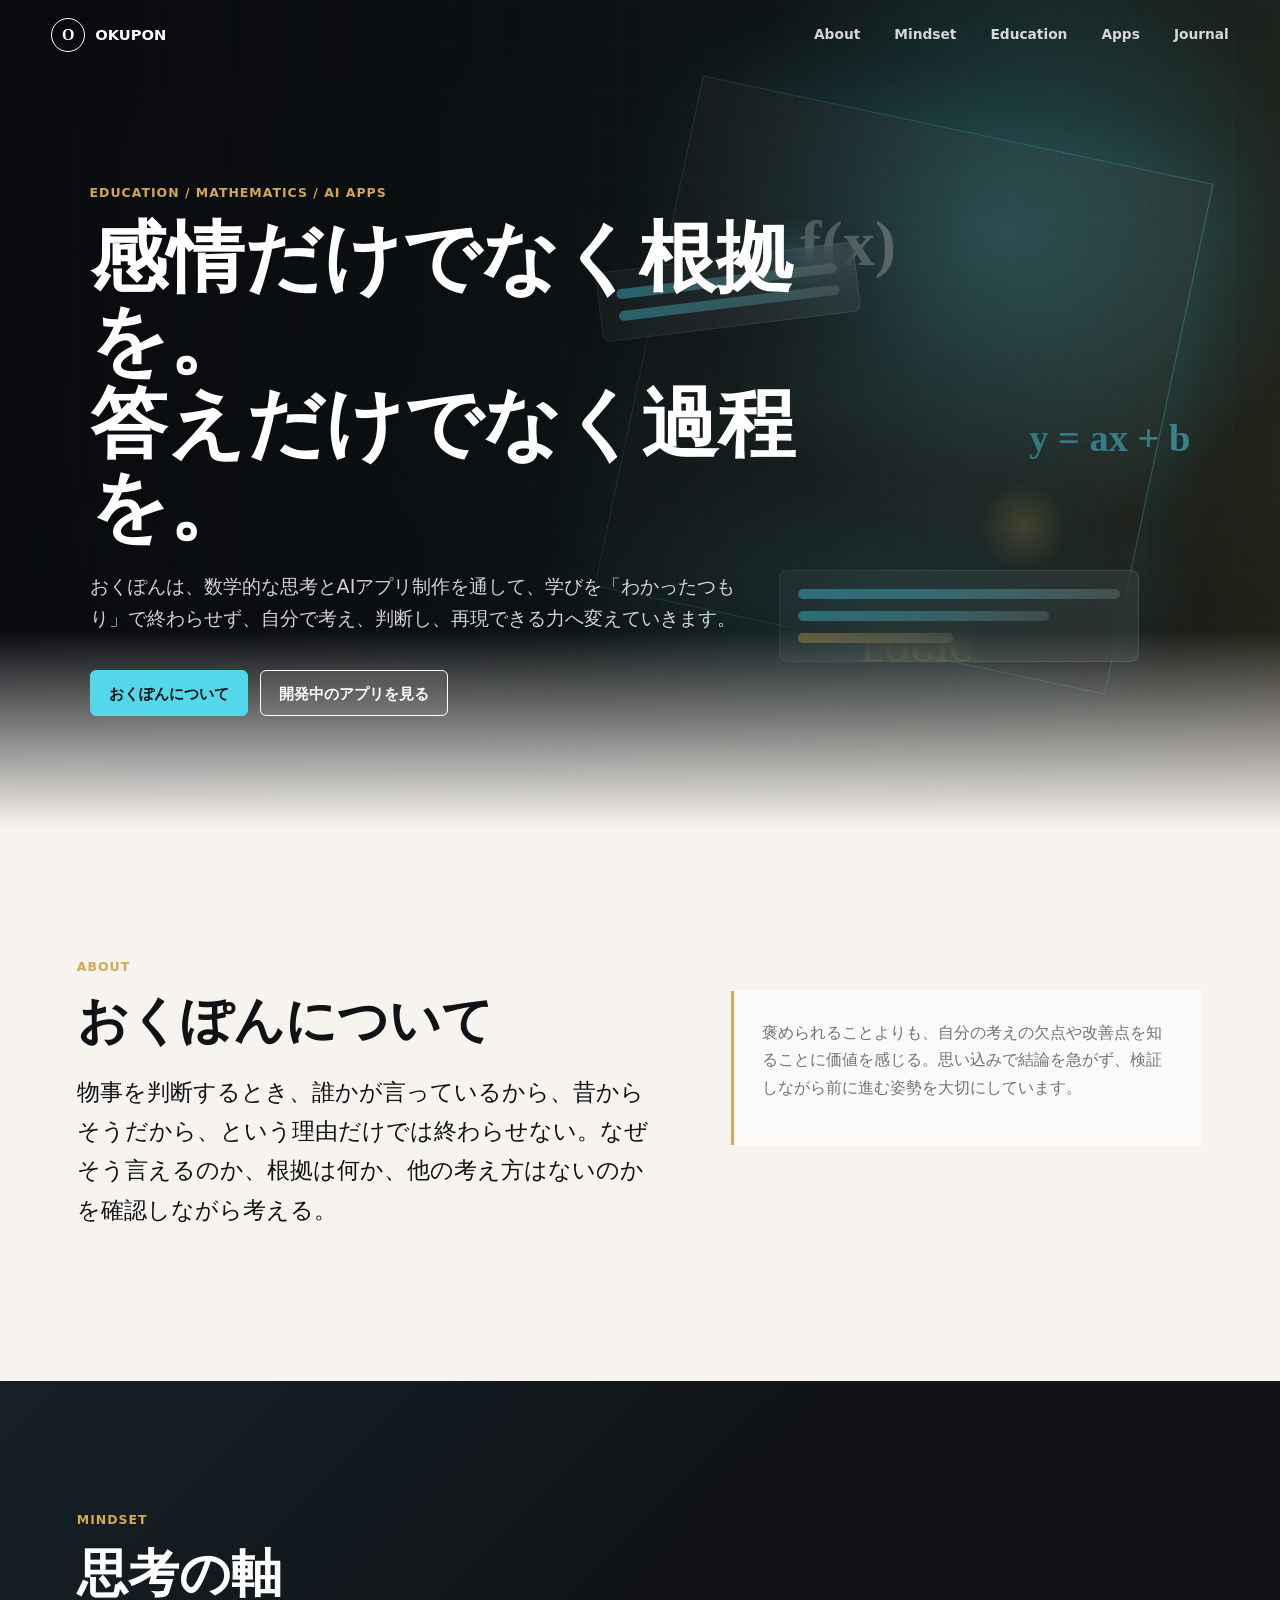
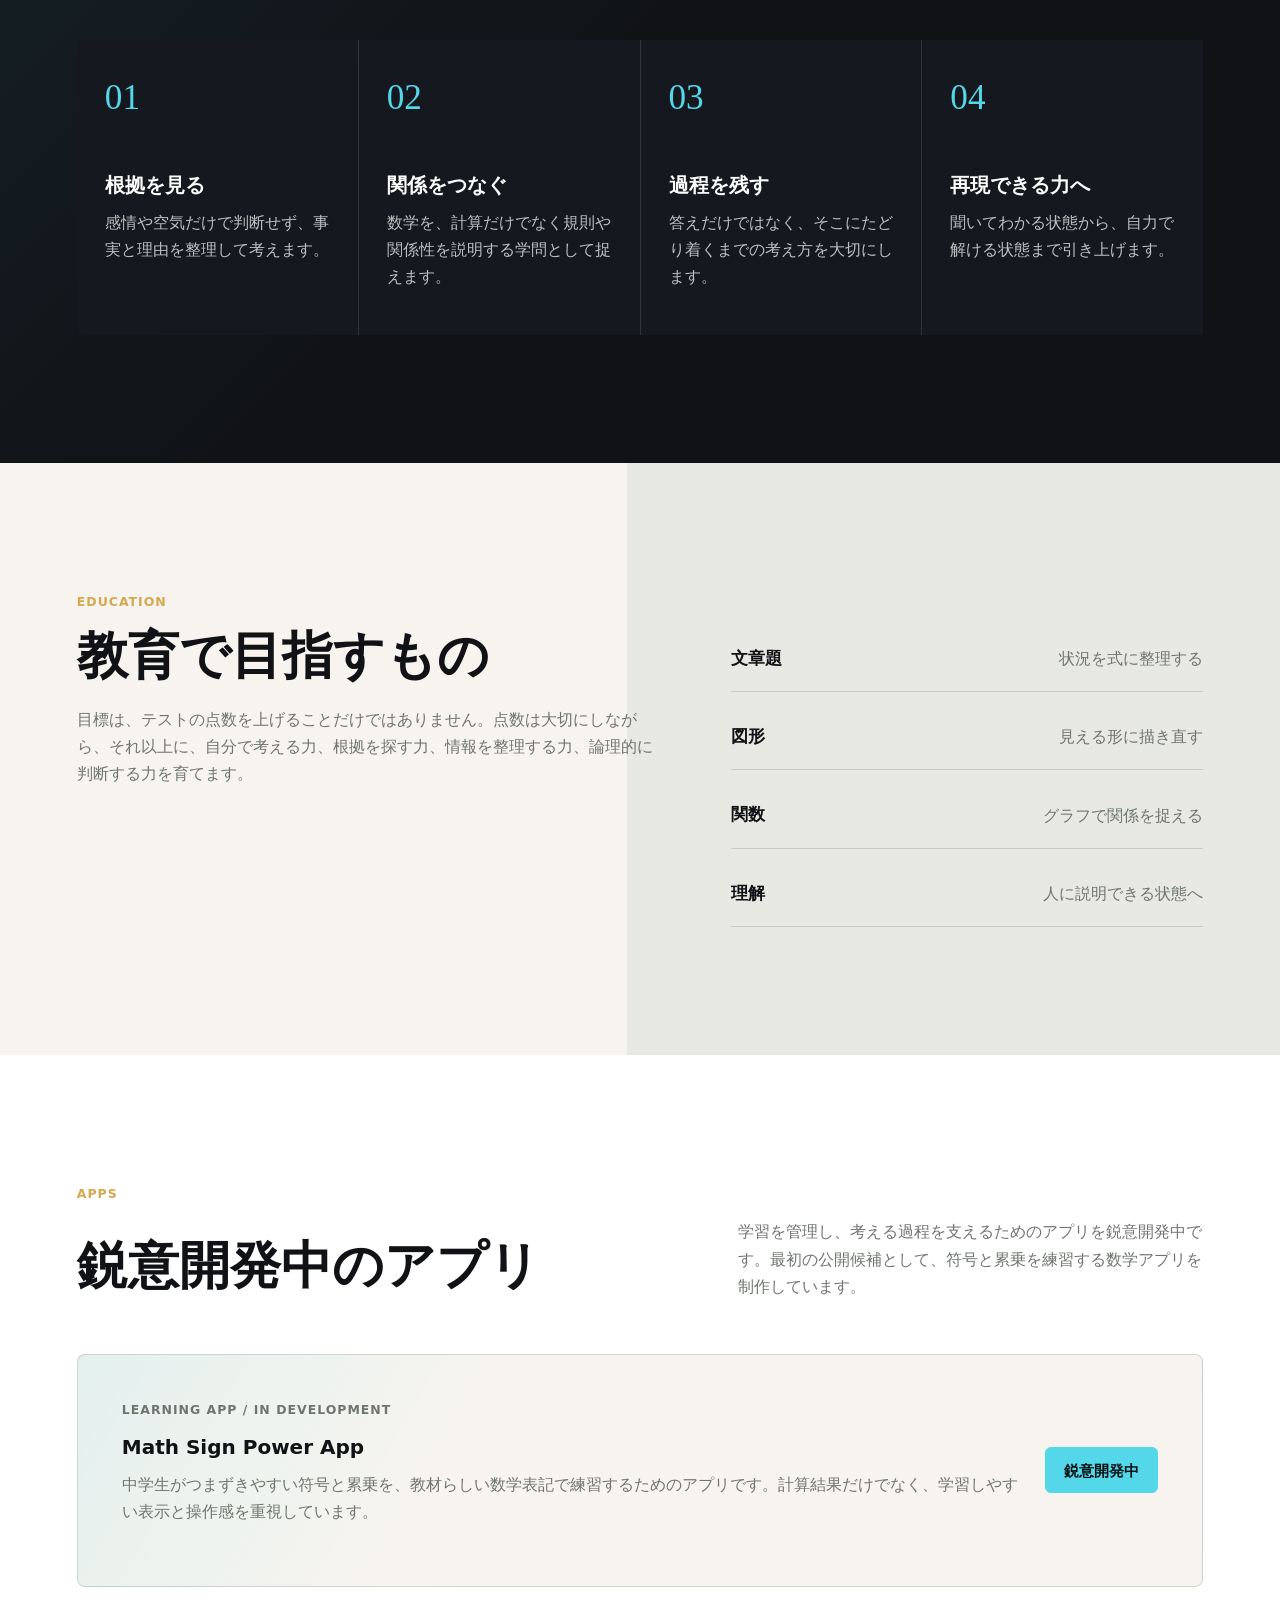
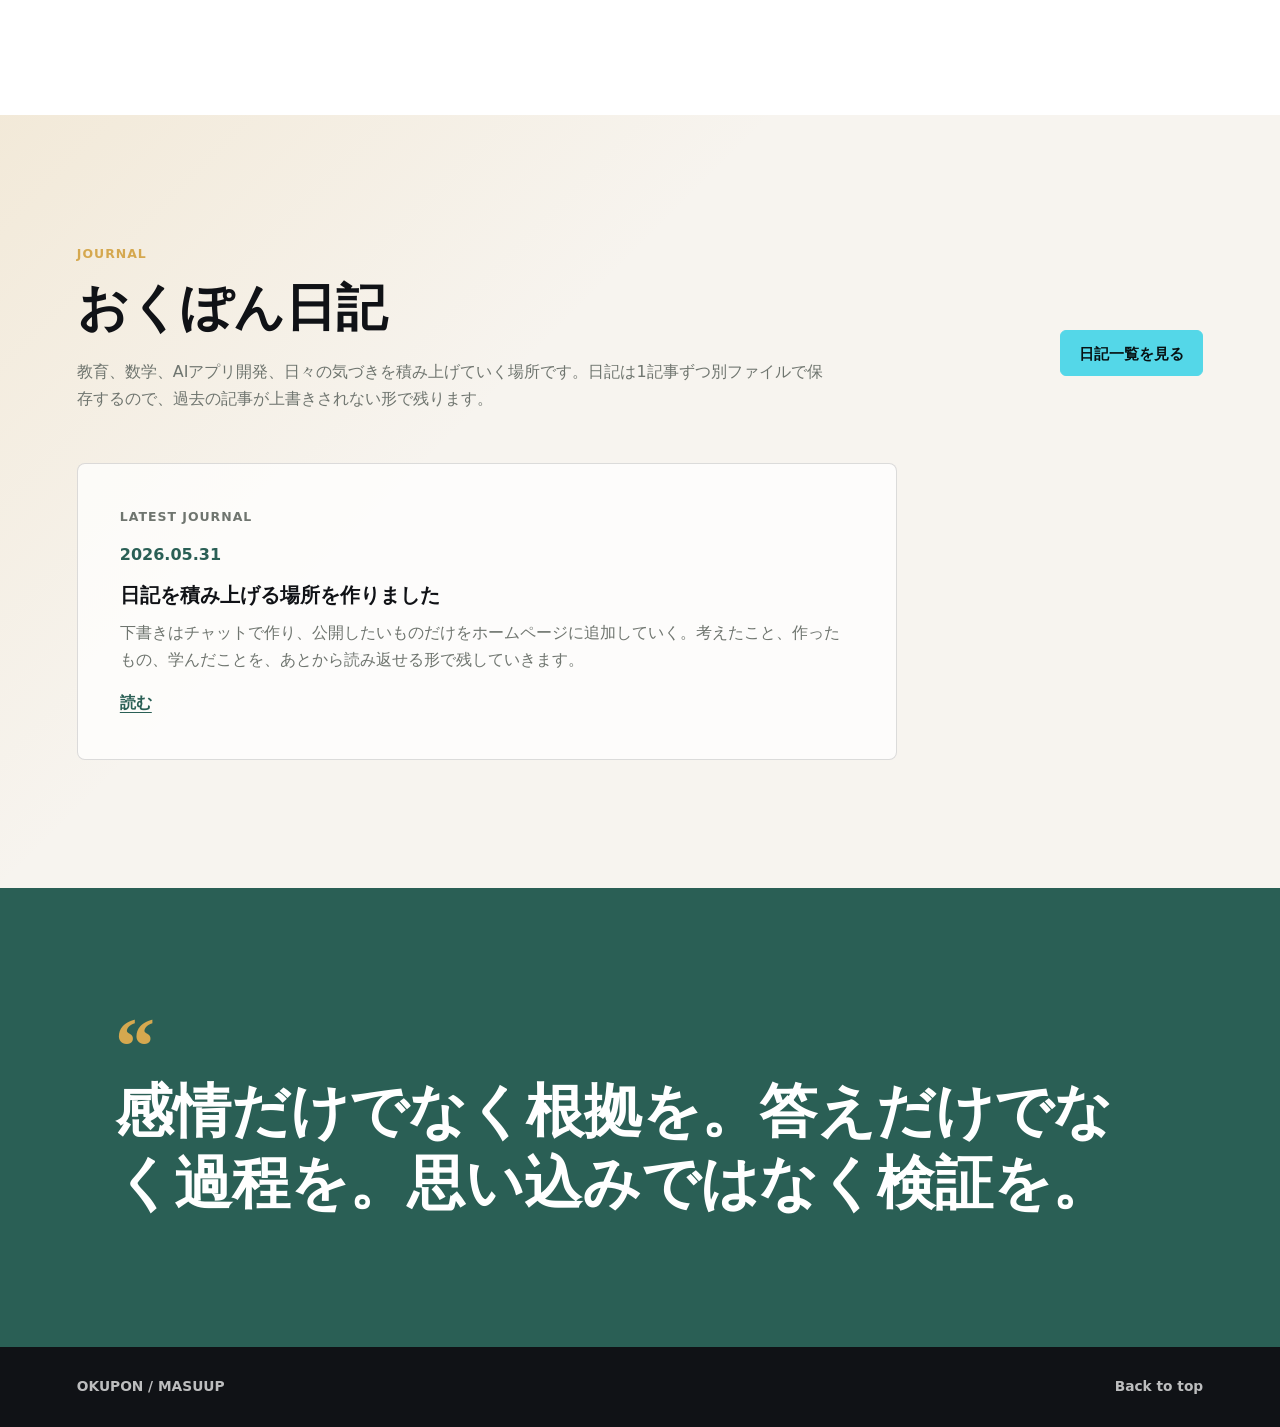
==== index.html @ b2475686 "Add files via upload" ====
<!doctype html>
<html lang="ja">
  <head>
    <meta charset="utf-8">
    <meta name="viewport" content="width=device-width, initial-scale=1">
    <title>おくぽんについて | 根拠・過程・検証</title>
    <meta
      name="description"
      content="おくぽんの教育観、数学観、AIアプリ制作への考え方をまとめたホームページです。"
    >
    <link rel="stylesheet" href="style.css">
  </head>
  <body>
    <header class="site-header" data-header>
      <a class="brand" href="#top" aria-label="おくぽんについて">
        <span class="brand-mark">O</span>
        <span class="brand-text">OKUPON</span>
      </a>
      <nav class="site-nav" aria-label="メインナビゲーション">
        <a href="#profile">About</a>
        <a href="#philosophy">Mindset</a>
        <a href="#education">Education</a>
        <a href="#apps">Apps</a>
        <a href="#diary">Journal</a>
      </nav>
    </header>

    <main id="top">
      <section class="hero" aria-labelledby="hero-title">
        <div class="hero-visual" aria-hidden="true">
          <div class="formula formula-a">f(x)</div>
          <div class="formula formula-b">y = ax + b</div>
          <div class="formula formula-c">logic</div>
          <div class="visual-panel panel-main">
            <span></span>
            <span></span>
            <span></span>
          </div>
          <div class="visual-panel panel-sub">
            <span></span>
            <span></span>
          </div>
        </div>
        <div class="hero-shade"></div>
        <div class="hero-content">
          <p class="eyebrow">Education / Mathematics / AI Apps</p>
          <h1 id="hero-title">感情だけでなく根拠を。<br>答えだけでなく過程を。</h1>
          <p class="hero-lead">
            おくぽんは、数学的な思考とAIアプリ制作を通して、学びを「わかったつもり」で終わらせず、自分で考え、判断し、再現できる力へ変えていきます。
          </p>
          <div class="hero-actions" aria-label="主要リンク">
            <a class="button primary" href="#profile">おくぽんについて</a>
            <a class="button ghost" href="#apps">開発中のアプリを見る</a>
          </div>
        </div>
      </section>

      <section id="profile" class="section intro-section" aria-labelledby="profile-title">
        <div class="section-kicker">About</div>
        <div class="intro-grid">
          <div>
            <h2 id="profile-title">おくぽんについて</h2>
            <p class="large-text">
              物事を判断するとき、誰かが言っているから、昔からそうだから、という理由だけでは終わらせない。なぜそう言えるのか、根拠は何か、他の考え方はないのかを確認しながら考える。
            </p>
          </div>
          <div class="profile-panel">
            <p>
              褒められることよりも、自分の考えの欠点や改善点を知ることに価値を感じる。思い込みで結論を急がず、検証しながら前に進む姿勢を大切にしています。
            </p>
          </div>
        </div>
      </section>

      <section id="philosophy" class="section dark-section" aria-labelledby="philosophy-title">
        <div class="section-kicker">Mindset</div>
        <h2 id="philosophy-title">思考の軸</h2>
        <div class="principle-grid">
          <article>
            <span>01</span>
            <h3>根拠を見る</h3>
            <p>感情や空気だけで判断せず、事実と理由を整理して考えます。</p>
          </article>
          <article>
            <span>02</span>
            <h3>関係をつなぐ</h3>
            <p>数学を、計算だけでなく規則や関係性を説明する学問として捉えます。</p>
          </article>
          <article>
            <span>03</span>
            <h3>過程を残す</h3>
            <p>答えだけではなく、そこにたどり着くまでの考え方を大切にします。</p>
          </article>
          <article>
            <span>04</span>
            <h3>再現できる力へ</h3>
            <p>聞いてわかる状態から、自力で解ける状態まで引き上げます。</p>
          </article>
        </div>
      </section>

      <section id="education" class="section split-section" aria-labelledby="education-title">
        <div class="section-kicker">Education</div>
        <div class="split-grid">
          <div>
            <h2 id="education-title">教育で目指すもの</h2>
            <p>
              目標は、テストの点数を上げることだけではありません。点数は大切にしながら、それ以上に、自分で考える力、根拠を探す力、情報を整理する力、論理的に判断する力を育てます。
            </p>
          </div>
          <div class="method-list" aria-label="指導で重視すること">
            <div>
              <strong>文章題</strong>
              <span>状況を式に整理する</span>
            </div>
            <div>
              <strong>図形</strong>
              <span>見える形に描き直す</span>
            </div>
            <div>
              <strong>関数</strong>
              <span>グラフで関係を捉える</span>
            </div>
            <div>
              <strong>理解</strong>
              <span>人に説明できる状態へ</span>
            </div>
          </div>
        </div>
      </section>

      <section id="apps" class="section apps-section" aria-labelledby="apps-title">
        <div class="section-kicker">Apps</div>
        <div class="apps-heading">
          <h2 id="apps-title">鋭意開発中のアプリ</h2>
          <p>
            学習を管理し、考える過程を支えるためのアプリを鋭意開発中です。最初の公開候補として、符号と累乗を練習する数学アプリを制作しています。
          </p>
        </div>
        <div class="app-card">
          <div>
            <p class="app-label">Learning App / In Development</p>
            <h3>Math Sign Power App</h3>
            <p>
              中学生がつまずきやすい符号と累乗を、教材らしい数学表記で練習するためのアプリです。計算結果だけでなく、学習しやすい表示と操作感を重視しています。
            </p>
          </div>
          <span class="button primary dark-button status-button">鋭意開発中</span>
        </div>
      </section>

      <section id="diary" class="section diary-section" aria-labelledby="diary-title">
        <div class="section-kicker">Journal</div>
        <div class="diary-heading">
          <div>
            <h2 id="diary-title">おくぽん日記</h2>
            <p>
              教育、数学、AIアプリ開発、日々の気づきを積み上げていく場所です。日記は1記事ずつ別ファイルで保存するので、過去の記事が上書きされない形で残ります。
            </p>
          </div>
          <a class="button primary dark-button" href="diary.html">日記一覧を見る</a>
        </div>
        <article class="journal-card">
          <p class="app-label">Latest Journal</p>
          <time datetime="2026-05-31">2026.05.31</time>
          <h3>日記を積み上げる場所を作りました</h3>
          <p>
            下書きはチャットで作り、公開したいものだけをホームページに追加していく。考えたこと、作ったもの、学んだことを、あとから読み返せる形で残していきます。
          </p>
          <a href="diary/2026-05-31-start.html">読む</a>
        </article>
      </section>

      <section class="section quote-section" aria-label="おくぽんを一言で表す言葉">
        <blockquote>
          <span>“</span>
          感情だけでなく根拠を。答えだけでなく過程を。思い込みではなく検証を。
        </blockquote>
      </section>
    </main>

    <footer class="site-footer">
      <p>OKUPON / MASUUP</p>
      <a href="#top">Back to top</a>
    </footer>

    <script src="app.js"></script>
  </body>
</html>
---- style.css ----
:root {
  --ink: #101216;
  --paper: #f7f4ef;
  --muted: #6f756f;
  --line: rgba(16, 18, 22, 0.14);
  --cyan: #54d7e8;
  --gold: #d5a84f;
  --green: #2a5f55;
  --white: #ffffff;
}

* {
  box-sizing: border-box;
}

html {
  scroll-behavior: smooth;
}

body {
  margin: 0;
  color: var(--ink);
  background: var(--paper);
  font-family: "Yu Gothic", "Hiragino Kaku Gothic ProN", Meiryo, system-ui, sans-serif;
  line-height: 1.7;
}

a {
  color: inherit;
  text-decoration: none;
}

.site-header {
  position: fixed;
  z-index: 20;
  top: 0;
  left: 0;
  right: 0;
  display: flex;
  align-items: center;
  justify-content: space-between;
  gap: 24px;
  padding: 18px clamp(20px, 4vw, 56px);
  color: var(--white);
  transition: background 180ms ease, border-color 180ms ease, padding 180ms ease;
}

.site-header.is-scrolled {
  padding-block: 12px;
  color: var(--ink);
  background: rgba(247, 244, 239, 0.9);
  border-bottom: 1px solid var(--line);
  backdrop-filter: blur(14px);
}

.brand {
  display: inline-flex;
  align-items: center;
  gap: 10px;
  font-weight: 800;
  letter-spacing: 0;
}

.brand-mark {
  display: grid;
  place-items: center;
  width: 34px;
  height: 34px;
  border: 1px solid currentColor;
  border-radius: 50%;
  font-family: Georgia, serif;
}

.brand-text {
  font-size: 0.92rem;
}

.site-nav {
  display: flex;
  gap: clamp(14px, 3vw, 34px);
  font-size: 0.86rem;
  font-weight: 700;
}

.site-nav a {
  opacity: 0.82;
}

.site-nav a:hover {
  opacity: 1;
}

.hero {
  position: relative;
  min-height: 92vh;
  display: grid;
  align-items: center;
  overflow: hidden;
  background:
    radial-gradient(circle at 78% 28%, rgba(84, 215, 232, 0.34), transparent 27%),
    linear-gradient(120deg, #0f1218, #17231f 58%, #2c281c),
    linear-gradient(110deg, #0e1117, #142822 58%, #312b1d);
}

.hero::before {
  content: "";
  position: absolute;
  inset: 0;
  opacity: 0.18;
  background-image:
    linear-gradient(rgba(255, 255, 255, 0.12) 1px, transparent 1px),
    linear-gradient(90deg, rgba(255, 255, 255, 0.12) 1px, transparent 1px);
  background-size: 44px 44px;
  mask-image: linear-gradient(90deg, transparent, #000 40%, #000);
}

.hero::after {
  content: "";
  position: absolute;
  inset: auto 0 0;
  height: 22vh;
  background: linear-gradient(transparent, var(--paper));
}

.hero-visual {
  position: absolute;
  inset: 0;
  overflow: hidden;
}

.hero-visual::before {
  content: "";
  position: absolute;
  right: clamp(12px, 9vw, 120px);
  top: 15%;
  width: min(520px, 52vw);
  aspect-ratio: 1;
  border: 1px solid rgba(84, 215, 232, 0.36);
  transform: rotate(12deg);
  background:
    radial-gradient(circle at 24% 30%, rgba(84, 215, 232, 0.36), transparent 7%),
    radial-gradient(circle at 78% 72%, rgba(213, 168, 79, 0.32), transparent 8%),
    linear-gradient(135deg, rgba(255, 255, 255, 0.08), rgba(255, 255, 255, 0.01));
  box-shadow: 0 0 80px rgba(84, 215, 232, 0.16);
}

.hero-visual::after {
  content: "";
  position: absolute;
  right: 6%;
  bottom: 12%;
  width: min(680px, 64vw);
  height: min(260px, 28vw);
  border-radius: 50%;
  background: radial-gradient(closest-side, rgba(84, 215, 232, 0.22), transparent);
  filter: blur(12px);
}

.formula {
  position: absolute;
  color: rgba(255, 255, 255, 0.44);
  font-family: Georgia, serif;
  font-weight: 700;
}

.formula-a {
  right: 30%;
  top: 23%;
  font-size: clamp(2.4rem, 5vw, 5.8rem);
}

.formula-b {
  right: 7%;
  top: 49%;
  color: rgba(84, 215, 232, 0.62);
  font-size: clamp(1.5rem, 3vw, 3.5rem);
}

.formula-c {
  right: 24%;
  bottom: 18%;
  color: rgba(213, 168, 79, 0.6);
  font-size: clamp(1.3rem, 2.6vw, 2.8rem);
  text-transform: uppercase;
}

.visual-panel {
  position: absolute;
  display: grid;
  gap: 12px;
  padding: 18px;
  border: 1px solid rgba(255, 255, 255, 0.16);
  border-radius: 8px;
  background: rgba(255, 255, 255, 0.08);
  backdrop-filter: blur(14px);
  box-shadow: 0 24px 80px rgba(0, 0, 0, 0.28);
}

.visual-panel span {
  display: block;
  height: 10px;
  border-radius: 999px;
  background: linear-gradient(90deg, var(--cyan), rgba(255, 255, 255, 0.22));
}

.panel-main {
  right: 11%;
  bottom: 20%;
  width: min(360px, 36vw);
}

.panel-main span:nth-child(2) {
  width: 78%;
}

.panel-main span:nth-child(3) {
  width: 48%;
  background: linear-gradient(90deg, var(--gold), rgba(255, 255, 255, 0.18));
}

.panel-sub {
  right: 33%;
  top: 31%;
  width: min(260px, 26vw);
  transform: rotate(-7deg);
}

.hero-shade {
  position: absolute;
  inset: 0;
  background:
    linear-gradient(90deg, rgba(8, 10, 14, 0.88), rgba(8, 10, 14, 0.62) 43%, rgba(8, 10, 14, 0.08)),
    linear-gradient(0deg, rgba(8, 10, 14, 0.34), transparent 45%);
}

.hero-content {
  position: relative;
  z-index: 2;
  width: min(760px, calc(100% - 40px));
  margin-left: clamp(20px, 7vw, 92px);
  padding-top: 70px;
  color: var(--white);
}

.eyebrow,
.section-kicker,
.app-label {
  margin: 0 0 14px;
  color: var(--gold);
  font-size: 0.78rem;
  font-weight: 800;
  letter-spacing: 0.08em;
  text-transform: uppercase;
}

h1,
h2,
h3,
p {
  margin-top: 0;
}

h1 {
  margin-bottom: 22px;
  font-size: clamp(2.55rem, 6vw, 5.7rem);
  line-height: 1.08;
  letter-spacing: 0;
}

.hero-lead {
  max-width: 680px;
  margin-bottom: 34px;
  color: rgba(255, 255, 255, 0.82);
  font-size: clamp(1rem, 2vw, 1.2rem);
}

.hero-actions {
  display: flex;
  flex-wrap: wrap;
  gap: 12px;
}

.button {
  display: inline-flex;
  align-items: center;
  justify-content: center;
  min-height: 46px;
  padding: 0 18px;
  border: 1px solid currentColor;
  border-radius: 6px;
  font-weight: 800;
  font-size: 0.92rem;
}

.button.primary {
  color: #071113;
  background: var(--cyan);
  border-color: var(--cyan);
}

.button.ghost {
  color: var(--white);
  background: rgba(255, 255, 255, 0.08);
  backdrop-filter: blur(10px);
}

.dark-button {
  align-self: center;
  white-space: nowrap;
}

.status-button {
  cursor: default;
}

.section {
  padding: clamp(76px, 10vw, 128px) clamp(20px, 6vw, 80px);
}

.intro-grid,
.split-grid {
  display: grid;
  grid-template-columns: minmax(0, 1.1fr) minmax(280px, 0.9fr);
  gap: clamp(28px, 6vw, 80px);
  align-items: start;
}

h2 {
  margin-bottom: 22px;
  font-size: clamp(2rem, 4vw, 3.6rem);
  line-height: 1.14;
  letter-spacing: 0;
}

h3 {
  margin-bottom: 10px;
  font-size: 1.25rem;
  line-height: 1.35;
}

.large-text {
  max-width: 850px;
  font-size: clamp(1.12rem, 2vw, 1.45rem);
}

.profile-panel {
  padding: 28px;
  border-left: 3px solid var(--gold);
  background: rgba(255, 255, 255, 0.62);
}

.profile-panel p,
.split-grid p,
.apps-heading p,
.app-card p {
  color: var(--muted);
}

.dark-section {
  color: var(--white);
  background:
    linear-gradient(135deg, rgba(84, 215, 232, 0.08), transparent 46%),
    #101216;
}

.principle-grid {
  display: grid;
  grid-template-columns: repeat(4, minmax(0, 1fr));
  gap: 1px;
  margin-top: 38px;
  background: rgba(255, 255, 255, 0.14);
}

.principle-grid article {
  min-height: 260px;
  padding: 28px;
  background: #15191f;
}

.principle-grid span {
  display: block;
  margin-bottom: 44px;
  color: var(--cyan);
  font-family: Georgia, serif;
  font-size: 2.2rem;
}

.principle-grid p {
  color: rgba(255, 255, 255, 0.72);
}

.split-section {
  background:
    linear-gradient(90deg, transparent 0 49%, rgba(42, 95, 85, 0.08) 49% 100%),
    var(--paper);
}

.method-list {
  display: grid;
  gap: 12px;
}

.method-list div {
  display: flex;
  align-items: center;
  justify-content: space-between;
  gap: 18px;
  padding: 18px 0;
  border-bottom: 1px solid var(--line);
}

.method-list strong {
  font-size: 1.08rem;
}

.method-list span {
  color: var(--muted);
  text-align: right;
}

.apps-section {
  background: #ffffff;
}

.diary-section {
  background:
    linear-gradient(135deg, rgba(213, 168, 79, 0.14), transparent 38%),
    #f7f4ef;
}

.apps-heading {
  display: grid;
  grid-template-columns: minmax(0, 0.9fr) minmax(280px, 0.7fr);
  gap: clamp(24px, 5vw, 64px);
  align-items: end;
  margin-bottom: 38px;
}

.diary-heading {
  display: grid;
  grid-template-columns: minmax(0, 1fr) auto;
  gap: clamp(24px, 5vw, 64px);
  align-items: end;
  margin-bottom: 34px;
}

.diary-heading p {
  max-width: 760px;
  color: var(--muted);
}

.app-card {
  display: grid;
  grid-template-columns: minmax(0, 1fr) auto;
  gap: 24px;
  align-items: center;
  padding: clamp(24px, 4vw, 44px);
  border: 1px solid var(--line);
  border-radius: 8px;
  background:
    linear-gradient(120deg, rgba(84, 215, 232, 0.12), transparent 34%),
    #f7f4ef;
}

.journal-card {
  max-width: 820px;
  padding: clamp(24px, 4vw, 42px);
  border: 1px solid var(--line);
  border-radius: 8px;
  background: rgba(255, 255, 255, 0.72);
}

.journal-card time,
.diary-date {
  display: inline-block;
  margin-bottom: 14px;
  color: var(--green);
  font-weight: 800;
}

.journal-card p {
  color: var(--muted);
}

.journal-card a,
.text-link {
  color: var(--green);
  font-weight: 900;
  text-decoration: underline;
  text-underline-offset: 4px;
}

.page-hero {
  min-height: 46vh;
  padding: 140px clamp(20px, 6vw, 80px) 72px;
  color: var(--white);
  background:
    radial-gradient(circle at 82% 20%, rgba(84, 215, 232, 0.24), transparent 25%),
    linear-gradient(120deg, #0f1218, #142822 58%, #312b1d);
}

.page-hero h1 {
  max-width: 980px;
}

.page-hero p {
  max-width: 760px;
  color: rgba(255, 255, 255, 0.78);
}

.diary-list {
  display: grid;
  gap: 18px;
  max-width: 980px;
}

.diary-list article {
  padding: clamp(22px, 4vw, 34px);
  border: 1px solid var(--line);
  border-radius: 8px;
  background: #fff;
}

.diary-list p {
  color: var(--muted);
}

.article-layout {
  max-width: 860px;
  margin: 0 auto;
}

.article-layout h2 {
  margin-top: 46px;
  font-size: clamp(1.6rem, 3vw, 2.2rem);
}

.article-layout p {
  color: #3f463f;
  font-size: 1.05rem;
}

.article-nav {
  display: flex;
  flex-wrap: wrap;
  gap: 14px;
  margin-top: 54px;
  padding-top: 28px;
  border-top: 1px solid var(--line);
}

.quote-section {
  background: var(--green);
  color: var(--white);
}

blockquote {
  width: min(1050px, 100%);
  margin: 0 auto;
  font-size: clamp(1.9rem, 4.5vw, 4.5rem);
  line-height: 1.25;
  font-weight: 900;
  letter-spacing: 0;
}

blockquote span {
  display: block;
  color: var(--gold);
  font-family: Georgia, serif;
  font-size: 5rem;
  line-height: 0.75;
}

.site-footer {
  display: flex;
  justify-content: space-between;
  gap: 18px;
  padding: 28px clamp(20px, 6vw, 80px);
  color: rgba(255, 255, 255, 0.72);
  background: #101216;
  font-size: 0.86rem;
  font-weight: 700;
}

.site-footer p {
  margin: 0;
}

@media (max-width: 880px) {
  .site-nav {
    display: none;
  }

  .hero {
    min-height: 820px;
  }

  .hero-shade {
    background: linear-gradient(0deg, rgba(8, 10, 14, 0.88), rgba(8, 10, 14, 0.4));
  }

  .hero-content {
    align-self: end;
    margin: 0 auto;
    padding-bottom: 110px;
  }

  .intro-grid,
  .split-grid,
  .apps-heading,
  .diary-heading,
  .app-card {
    grid-template-columns: 1fr;
  }

  .principle-grid {
    grid-template-columns: 1fr 1fr;
  }

  .dark-button {
    justify-self: start;
  }
}

@media (max-width: 560px) {
  .site-header {
    padding-inline: 16px;
  }

  .hero {
    min-height: 760px;
  }

  .principle-grid {
    grid-template-columns: 1fr;
  }

  .principle-grid article {
    min-height: 220px;
  }

  .method-list div {
    display: grid;
    gap: 4px;
  }

  .method-list span {
    text-align: left;
  }

  .site-footer {
    display: grid;
  }
}
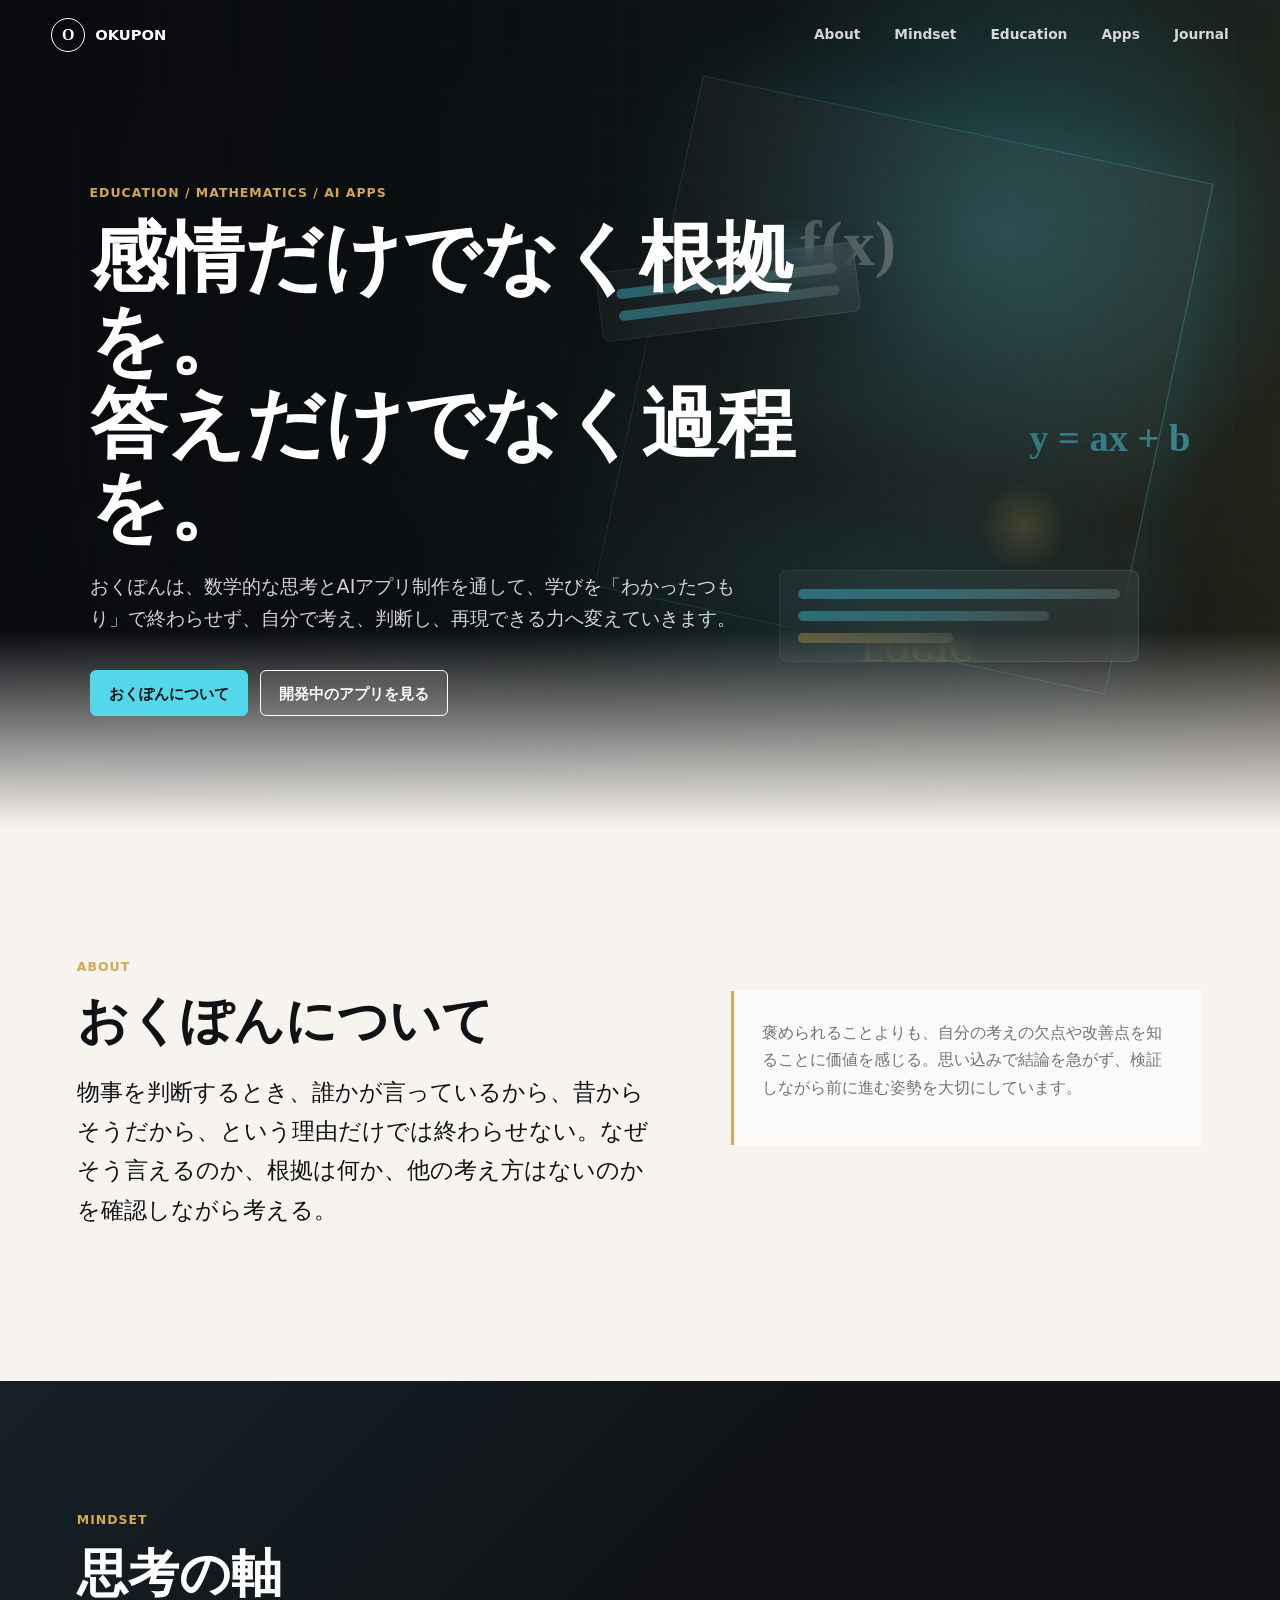
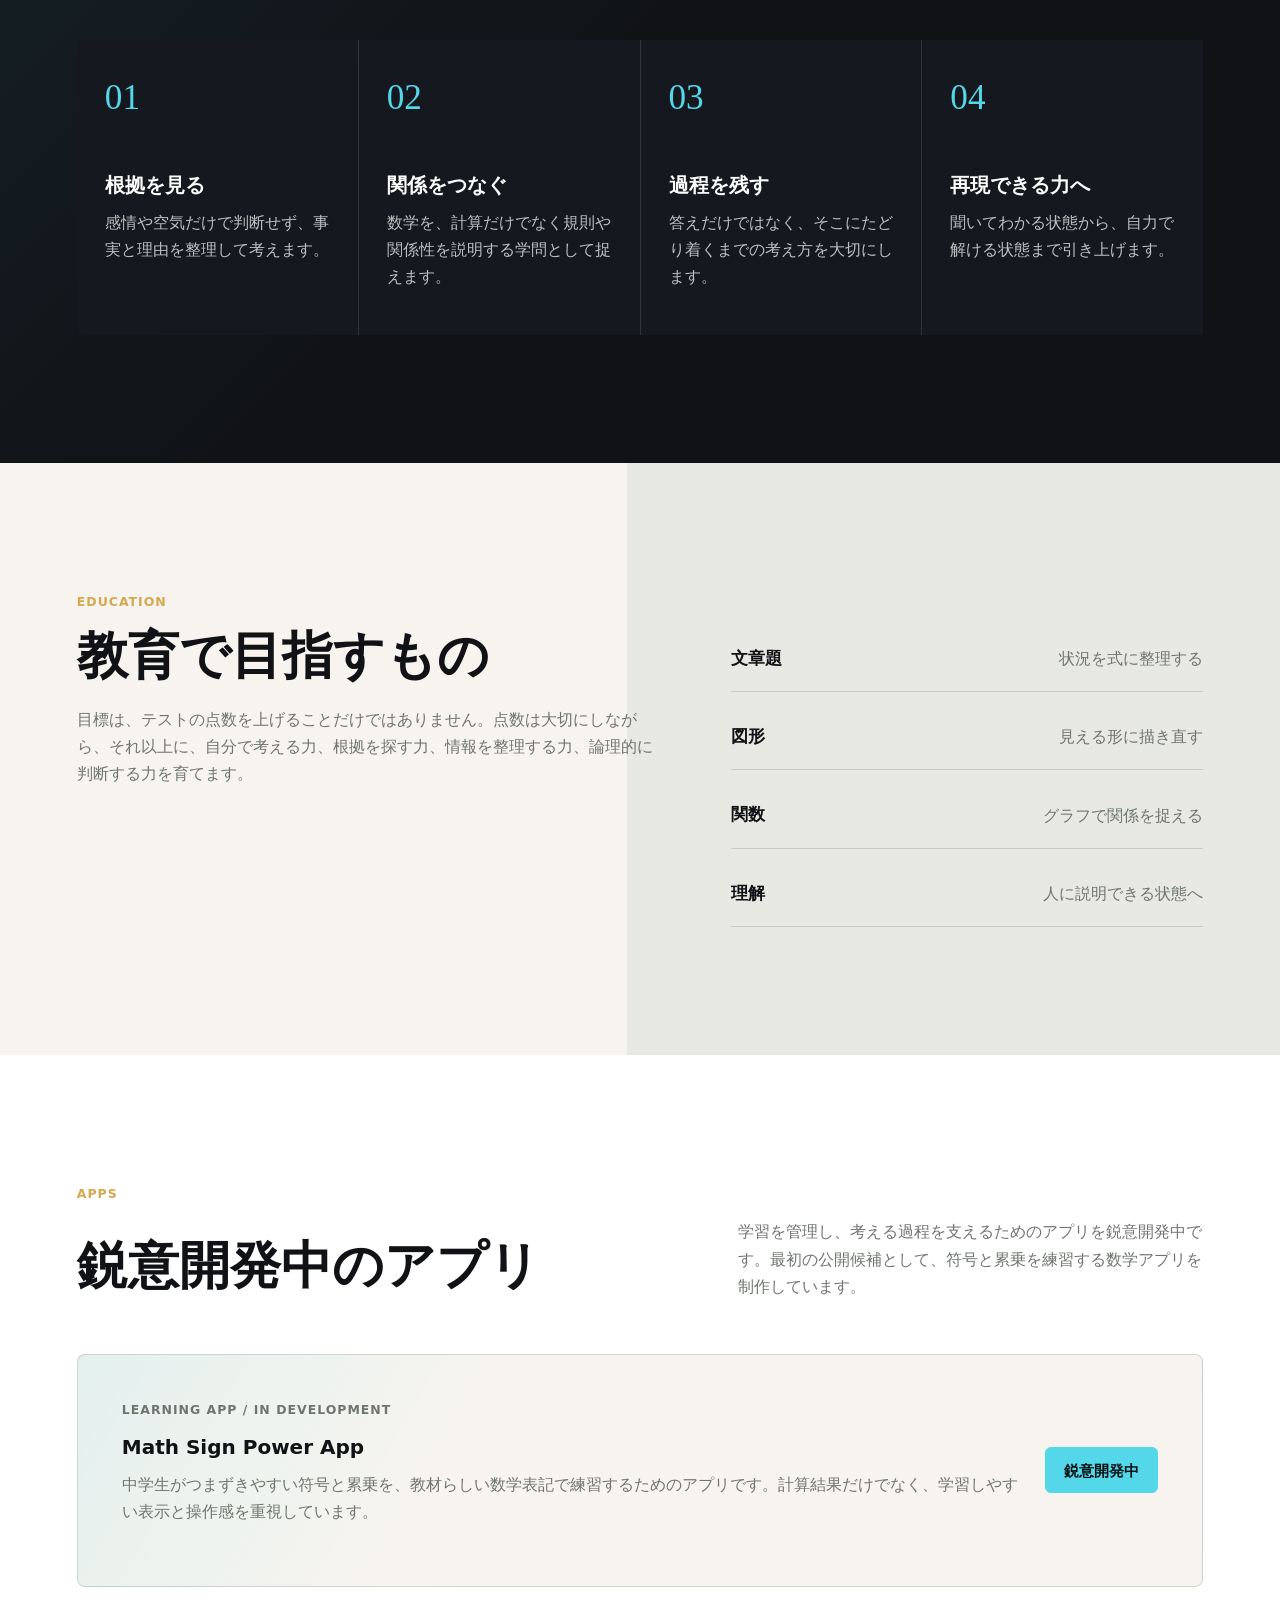
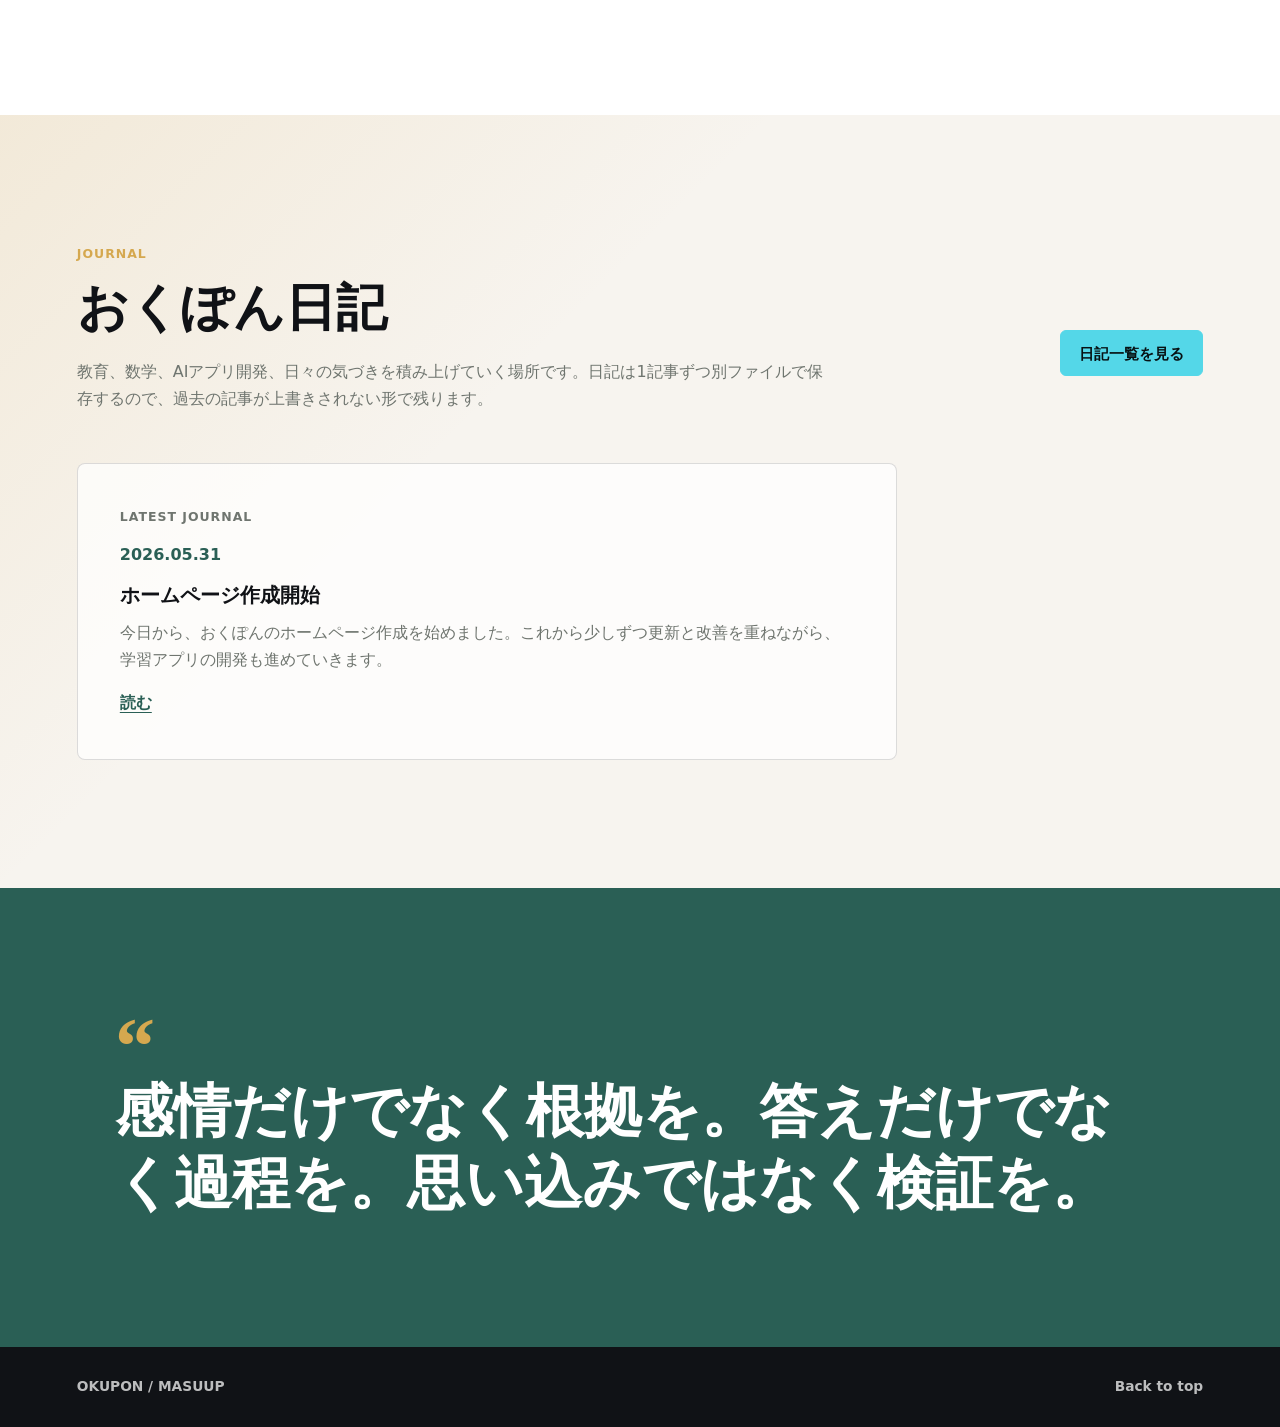
==== commit 5da80bf8: "Add files via upload" ====
--- a/index.html
+++ b/index.html
@@ -163,9 +163,9 @@
         <article class="journal-card">
           <p class="app-label">Latest Journal</p>
           <time datetime="2026-05-31">2026.05.31</time>
-          <h3>日記を積み上げる場所を作りました</h3>
+          <h3>ホームページ作成開始</h3>
           <p>
-            下書きはチャットで作り、公開したいものだけをホームページに追加していく。考えたこと、作ったもの、学んだことを、あとから読み返せる形で残していきます。
+            今日から、おくぽんのホームページ作成を始めました。これから少しずつ更新と改善を重ねながら、学習アプリの開発も進めていきます。
           </p>
           <a href="diary/2026-05-31-start.html">読む</a>
         </article>
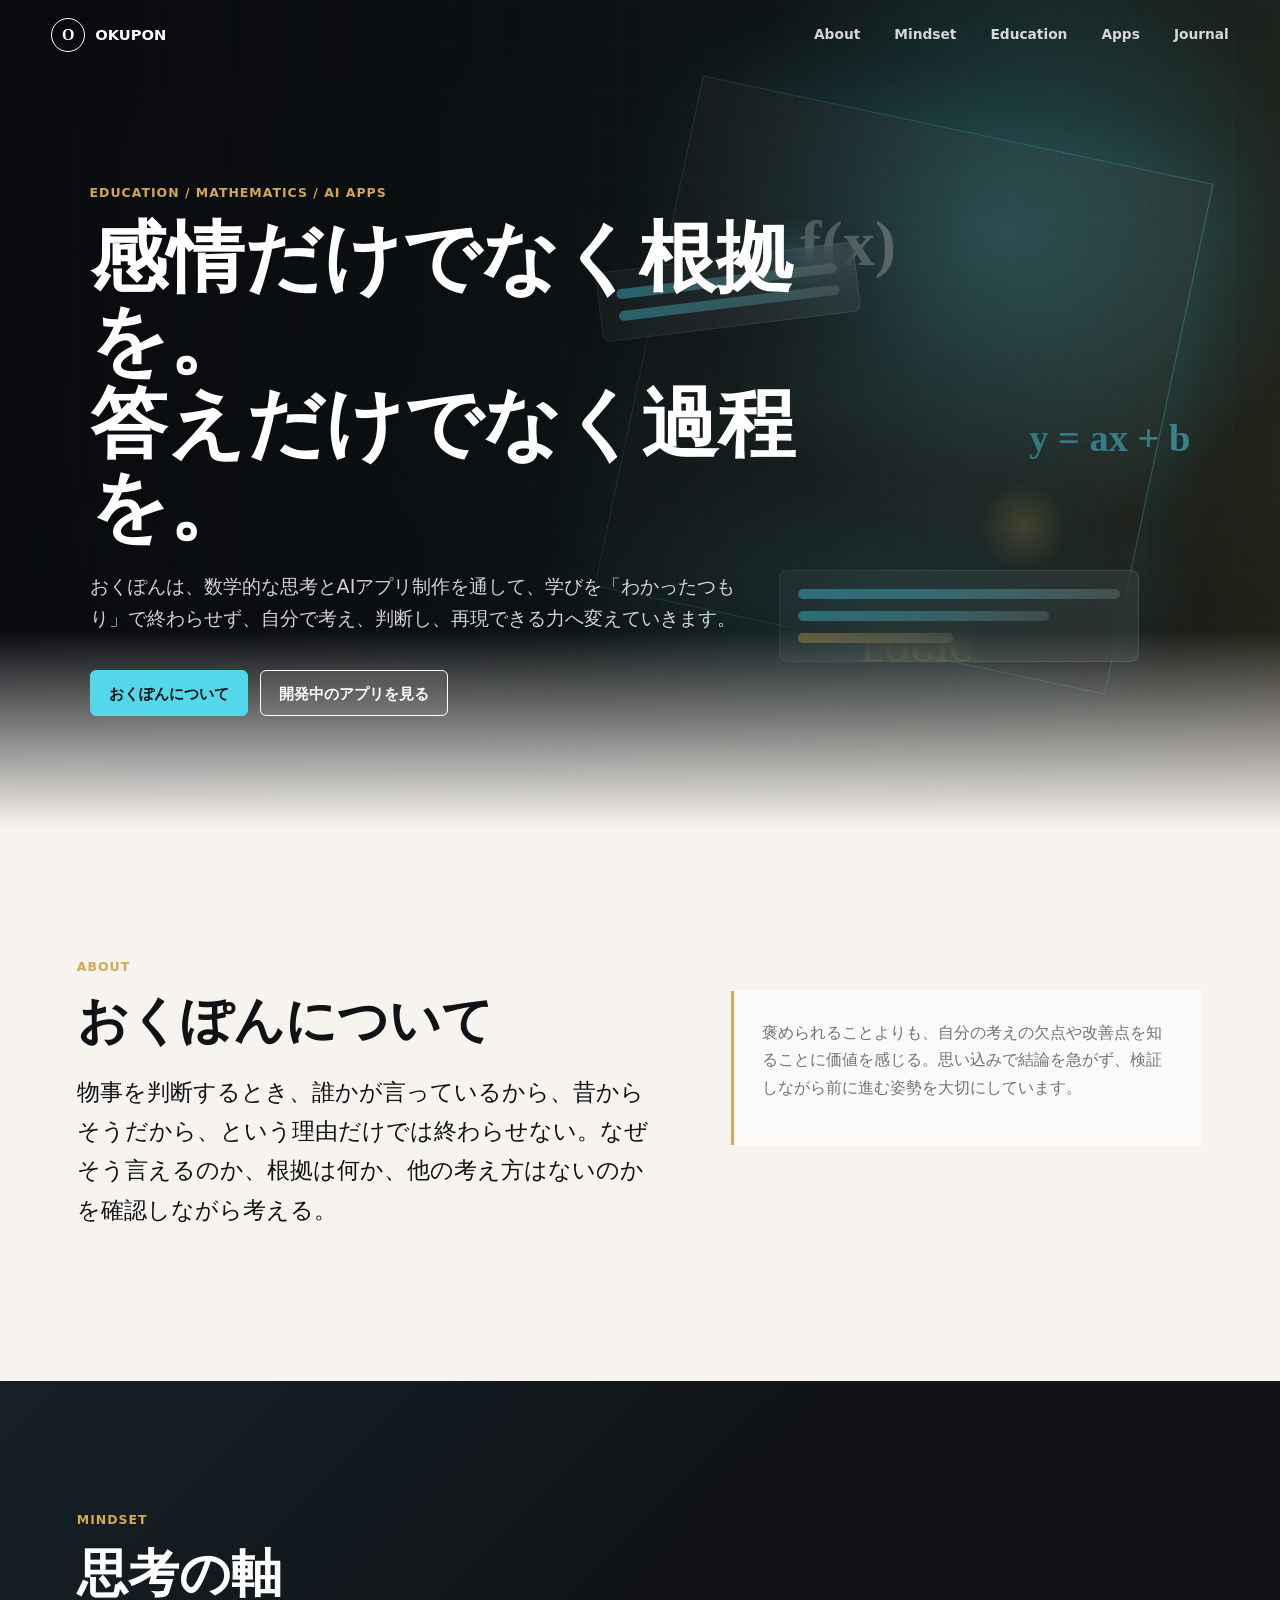
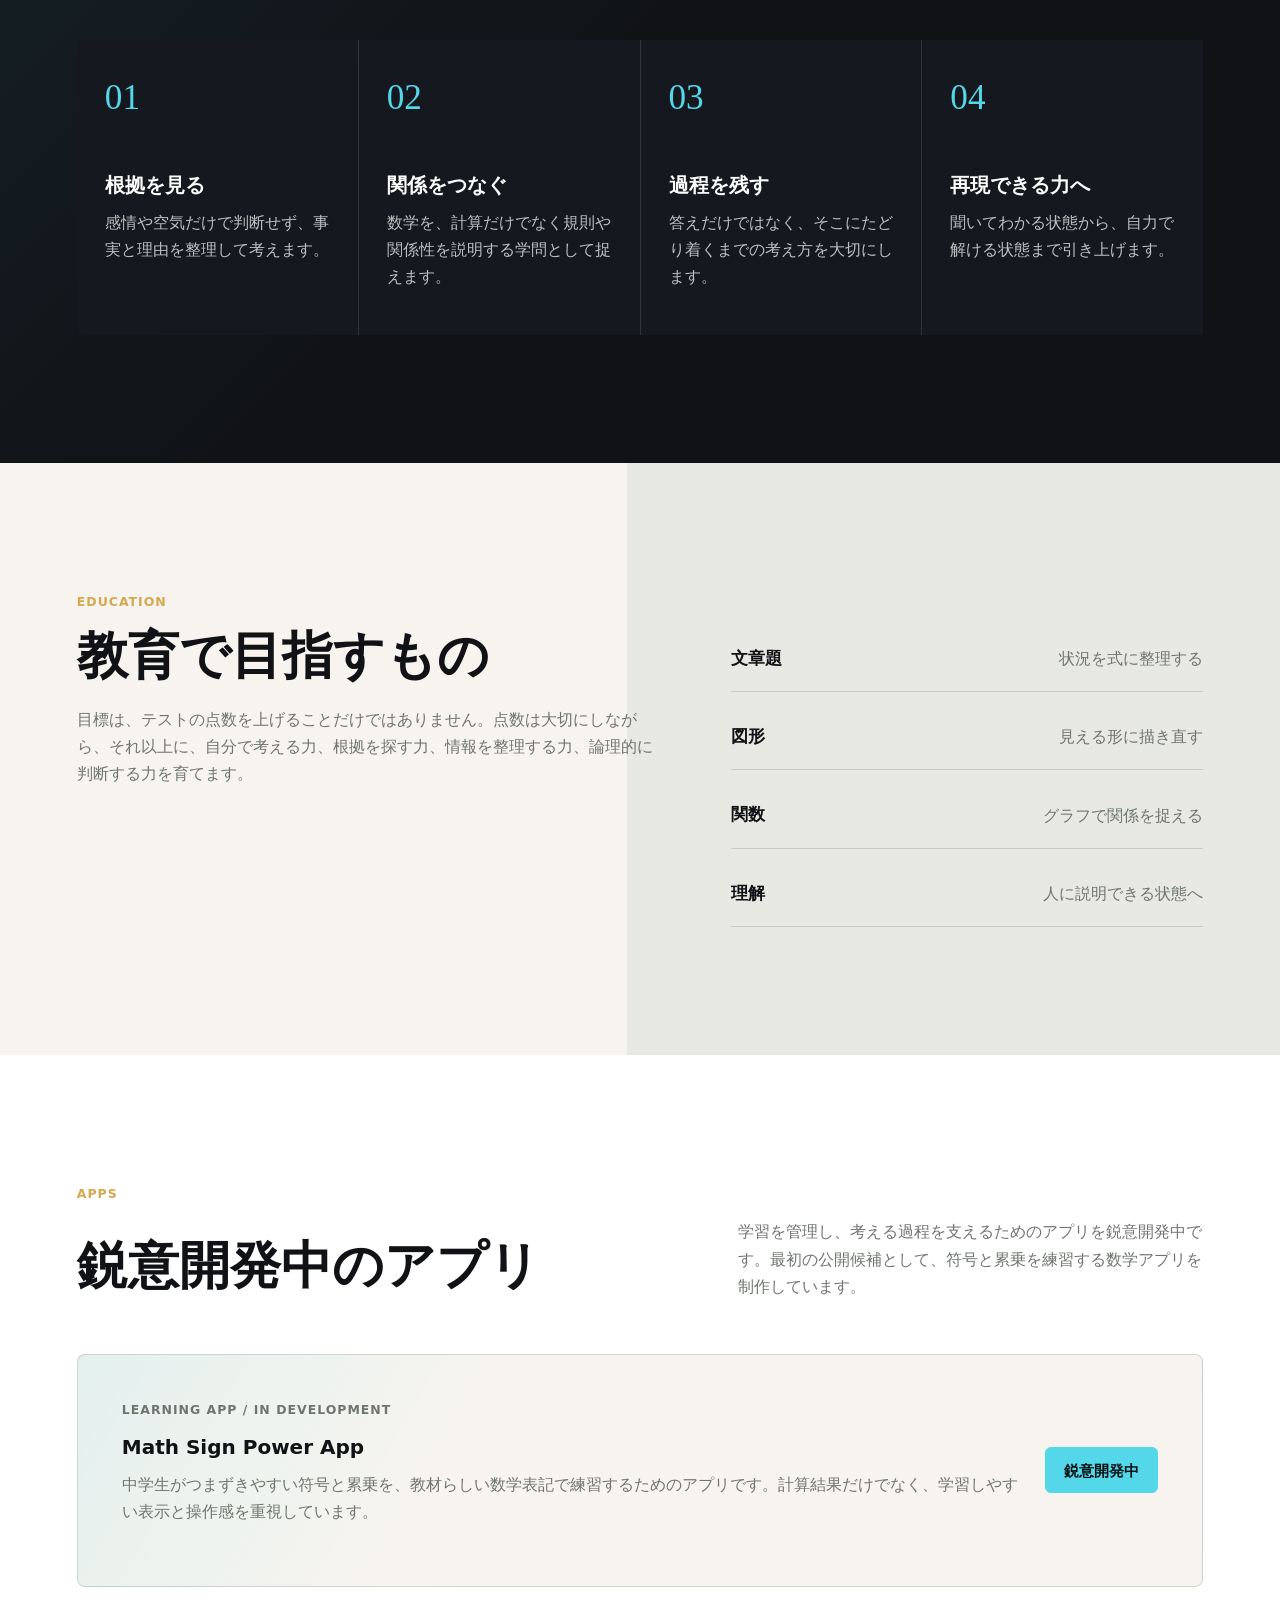
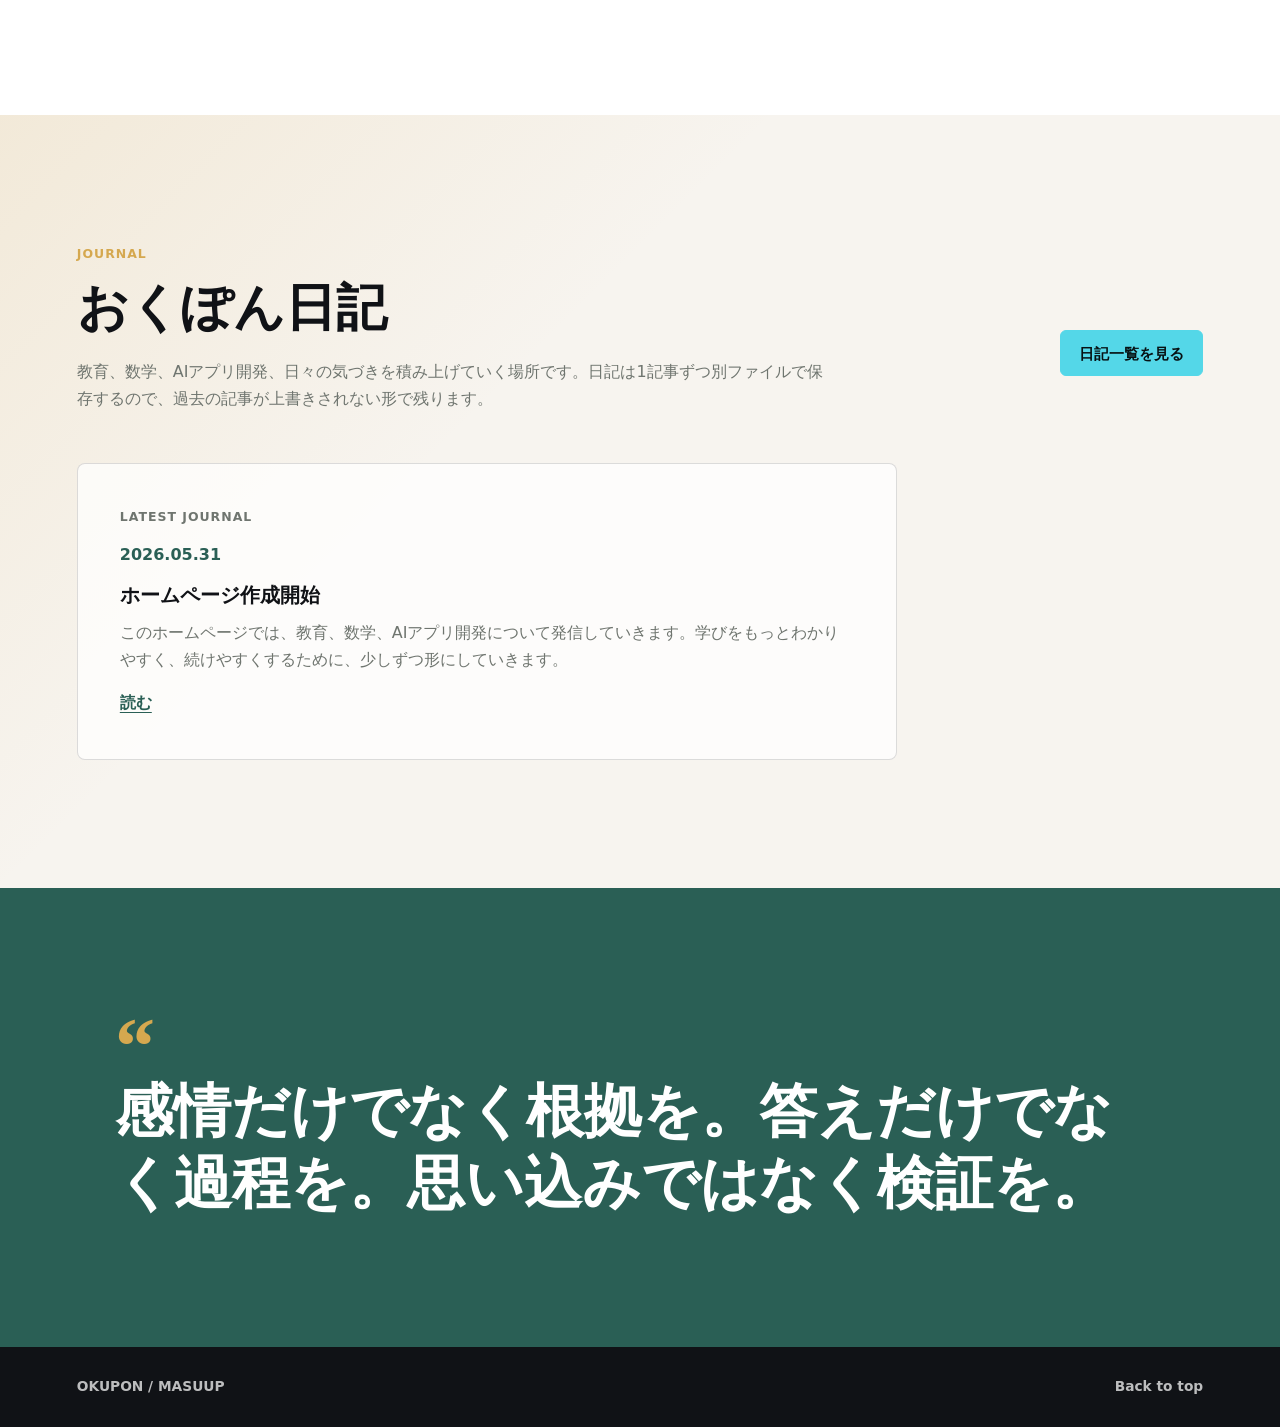
==== commit 1531976c: "Add files via upload" ====
--- a/index.html
+++ b/index.html
@@ -165,7 +165,7 @@
           <time datetime="2026-05-31">2026.05.31</time>
           <h3>ホームページ作成開始</h3>
           <p>
-            今日から、おくぽんのホームページ作成を始めました。これから少しずつ更新と改善を重ねながら、学習アプリの開発も進めていきます。
+            このホームページでは、教育、数学、AIアプリ開発について発信していきます。学びをもっとわかりやすく、続けやすくするために、少しずつ形にしていきます。
           </p>
           <a href="diary/2026-05-31-start.html">読む</a>
         </article>
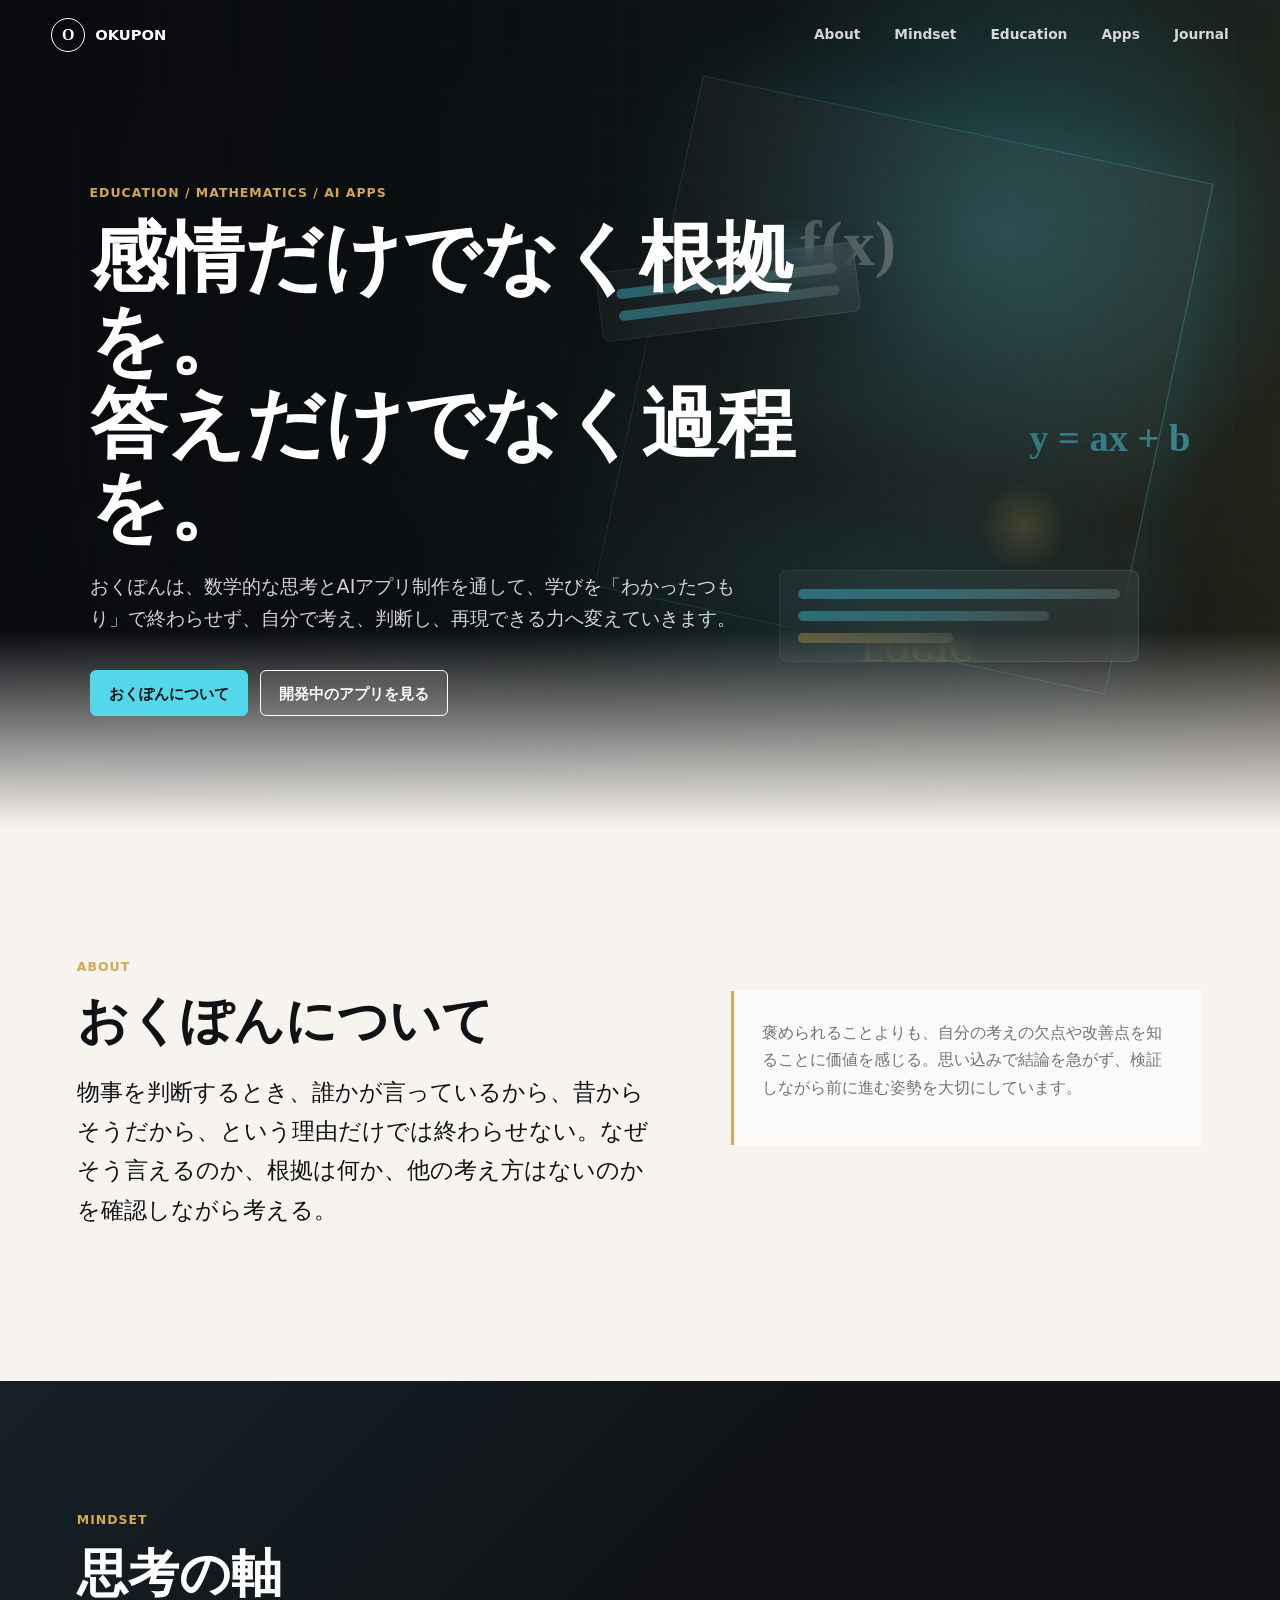
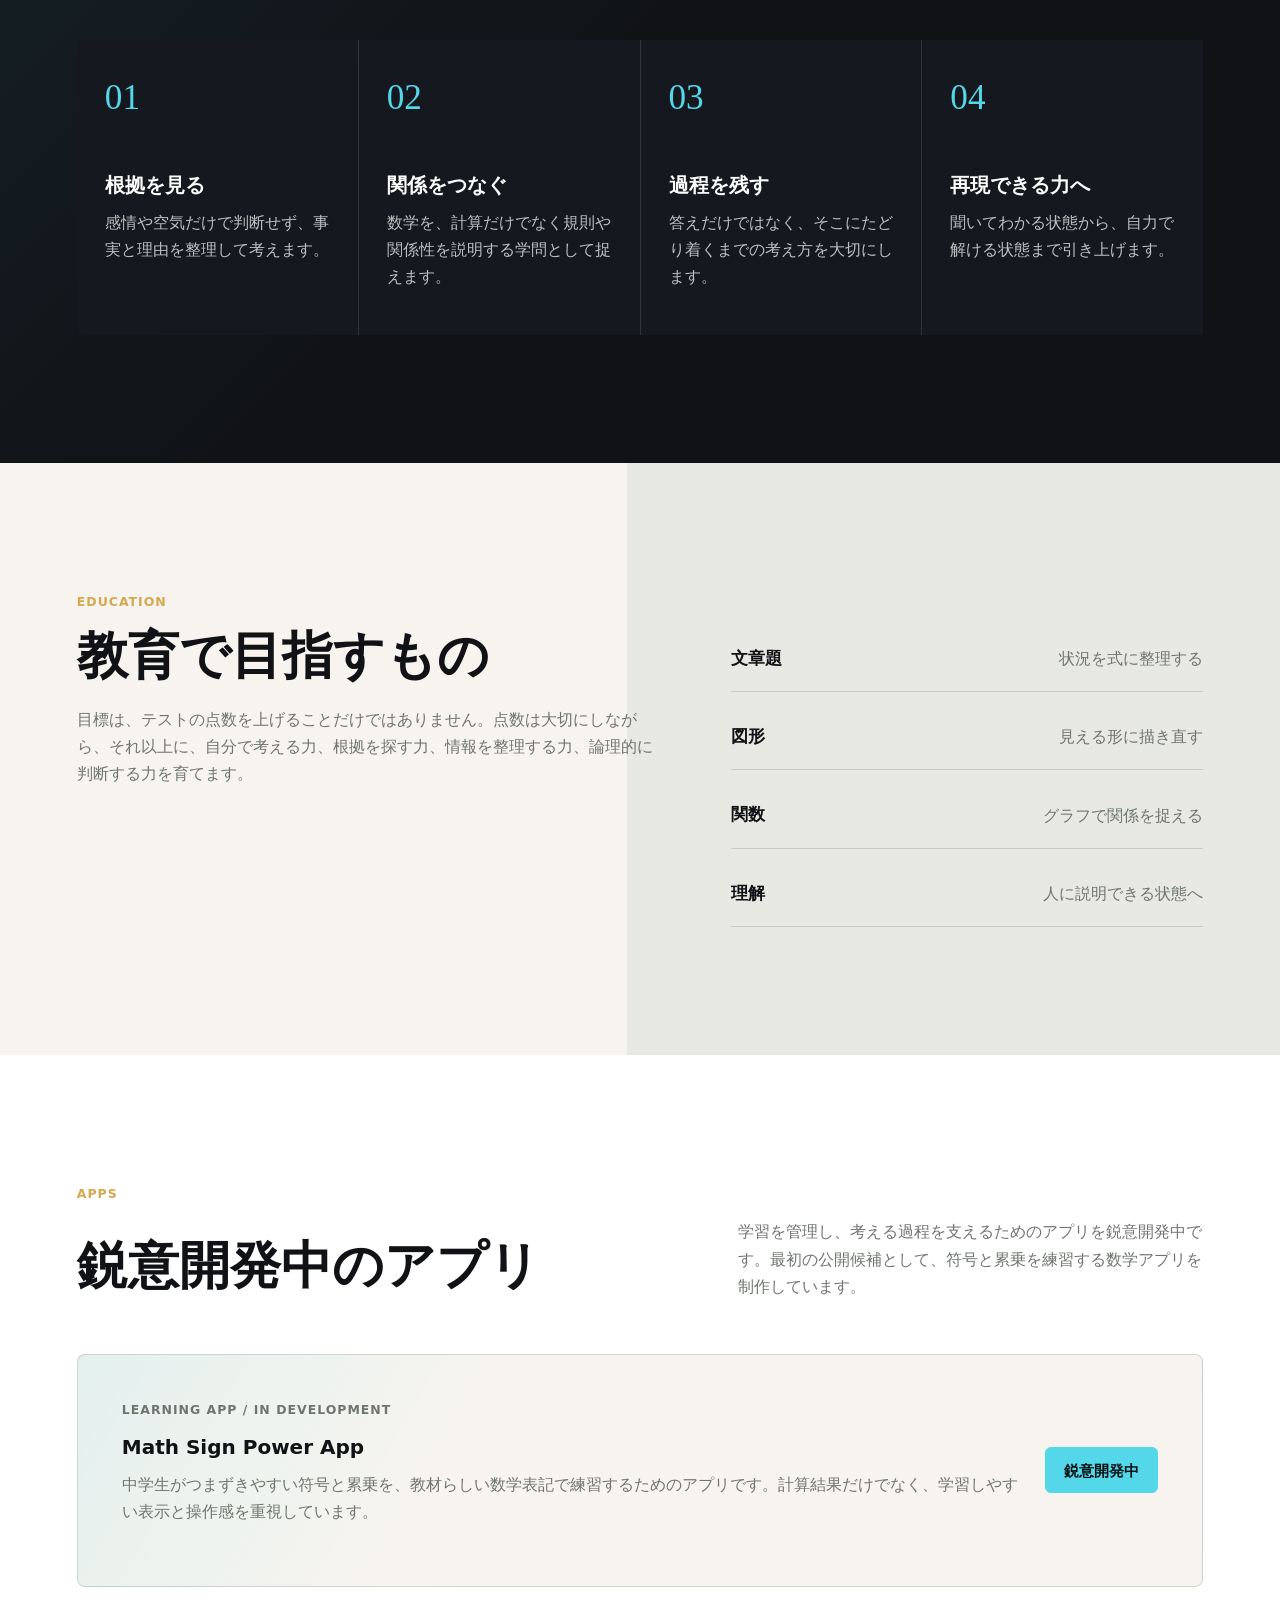
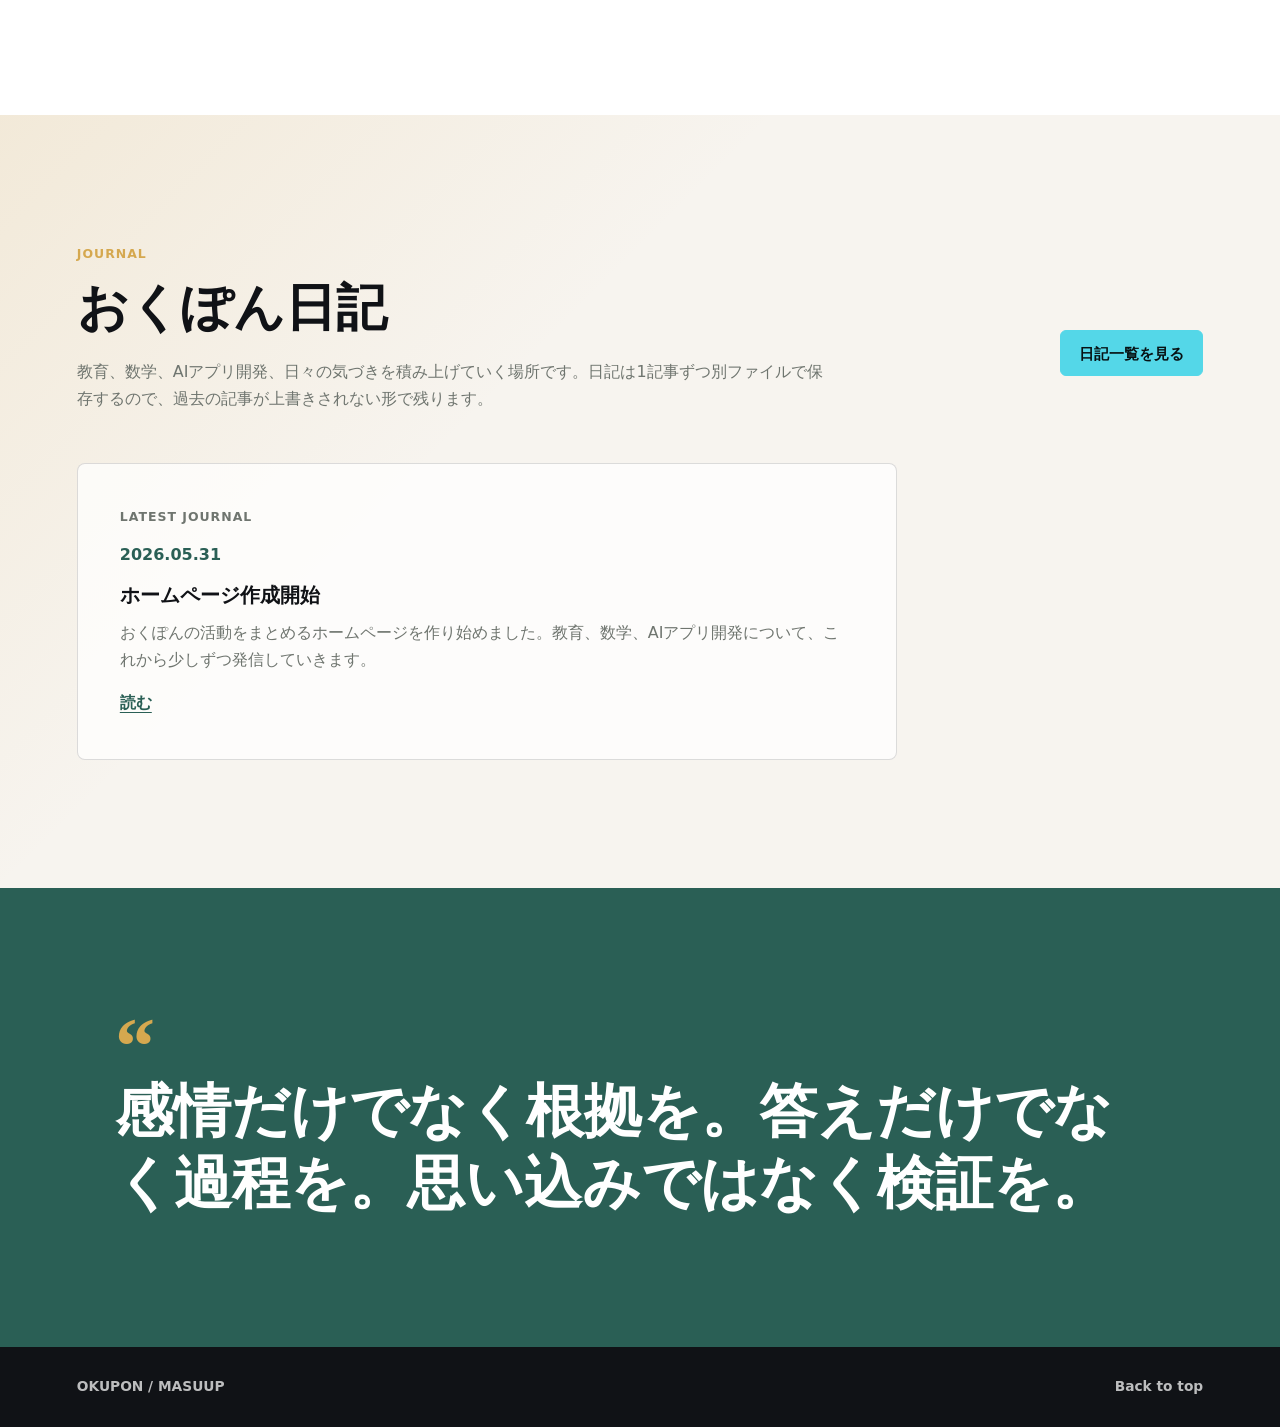
==== commit a216c175: "Add files via upload" ====
--- a/index.html
+++ b/index.html
@@ -165,9 +165,9 @@
           <time datetime="2026-05-31">2026.05.31</time>
           <h3>ホームページ作成開始</h3>
           <p>
-            このホームページでは、教育、数学、AIアプリ開発について発信していきます。学びをもっとわかりやすく、続けやすくするために、少しずつ形にしていきます。
+            おくぽんの活動をまとめるホームページを作り始めました。教育、数学、AIアプリ開発について、これから少しずつ発信していきます。
           </p>
-          <a href="diary/2026-05-31-start.html">読む</a>
+          <a href="diary/2026-05-31-homepage-start.html">読む</a>
         </article>
       </section>
 
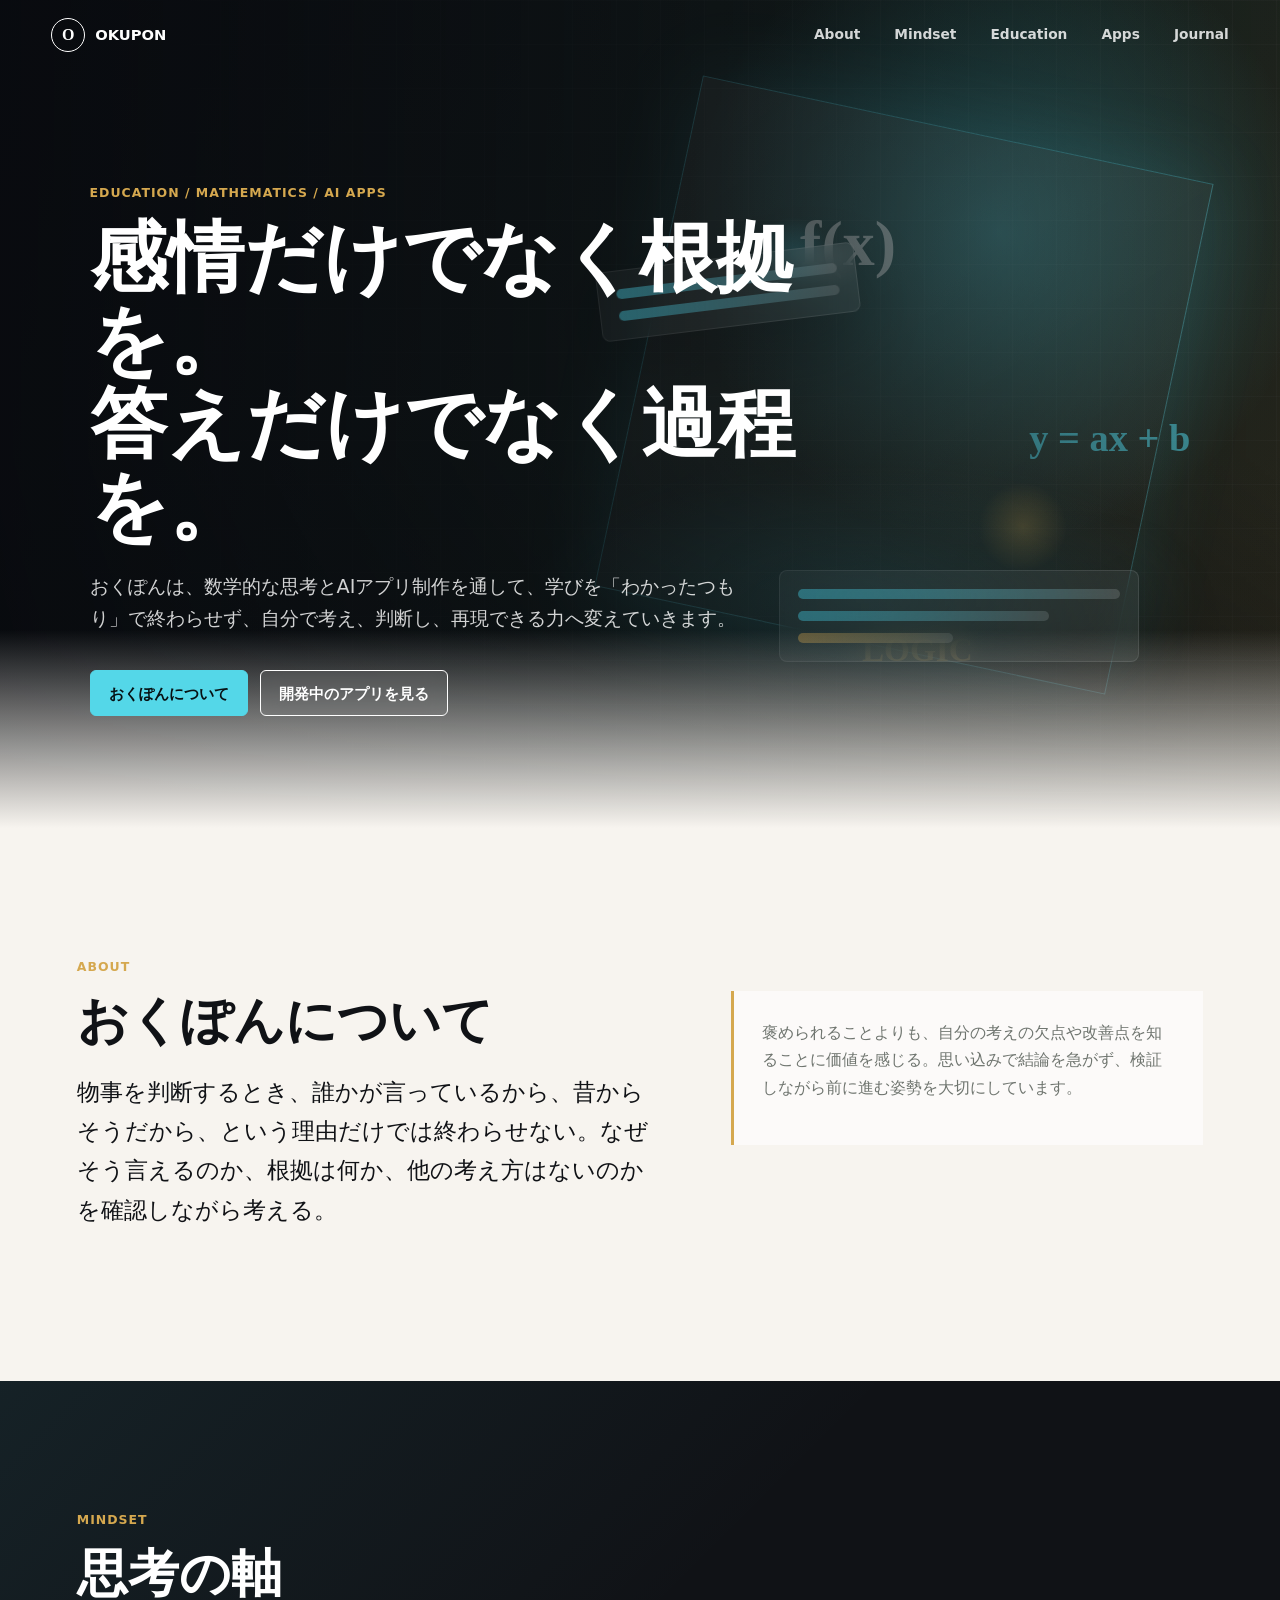
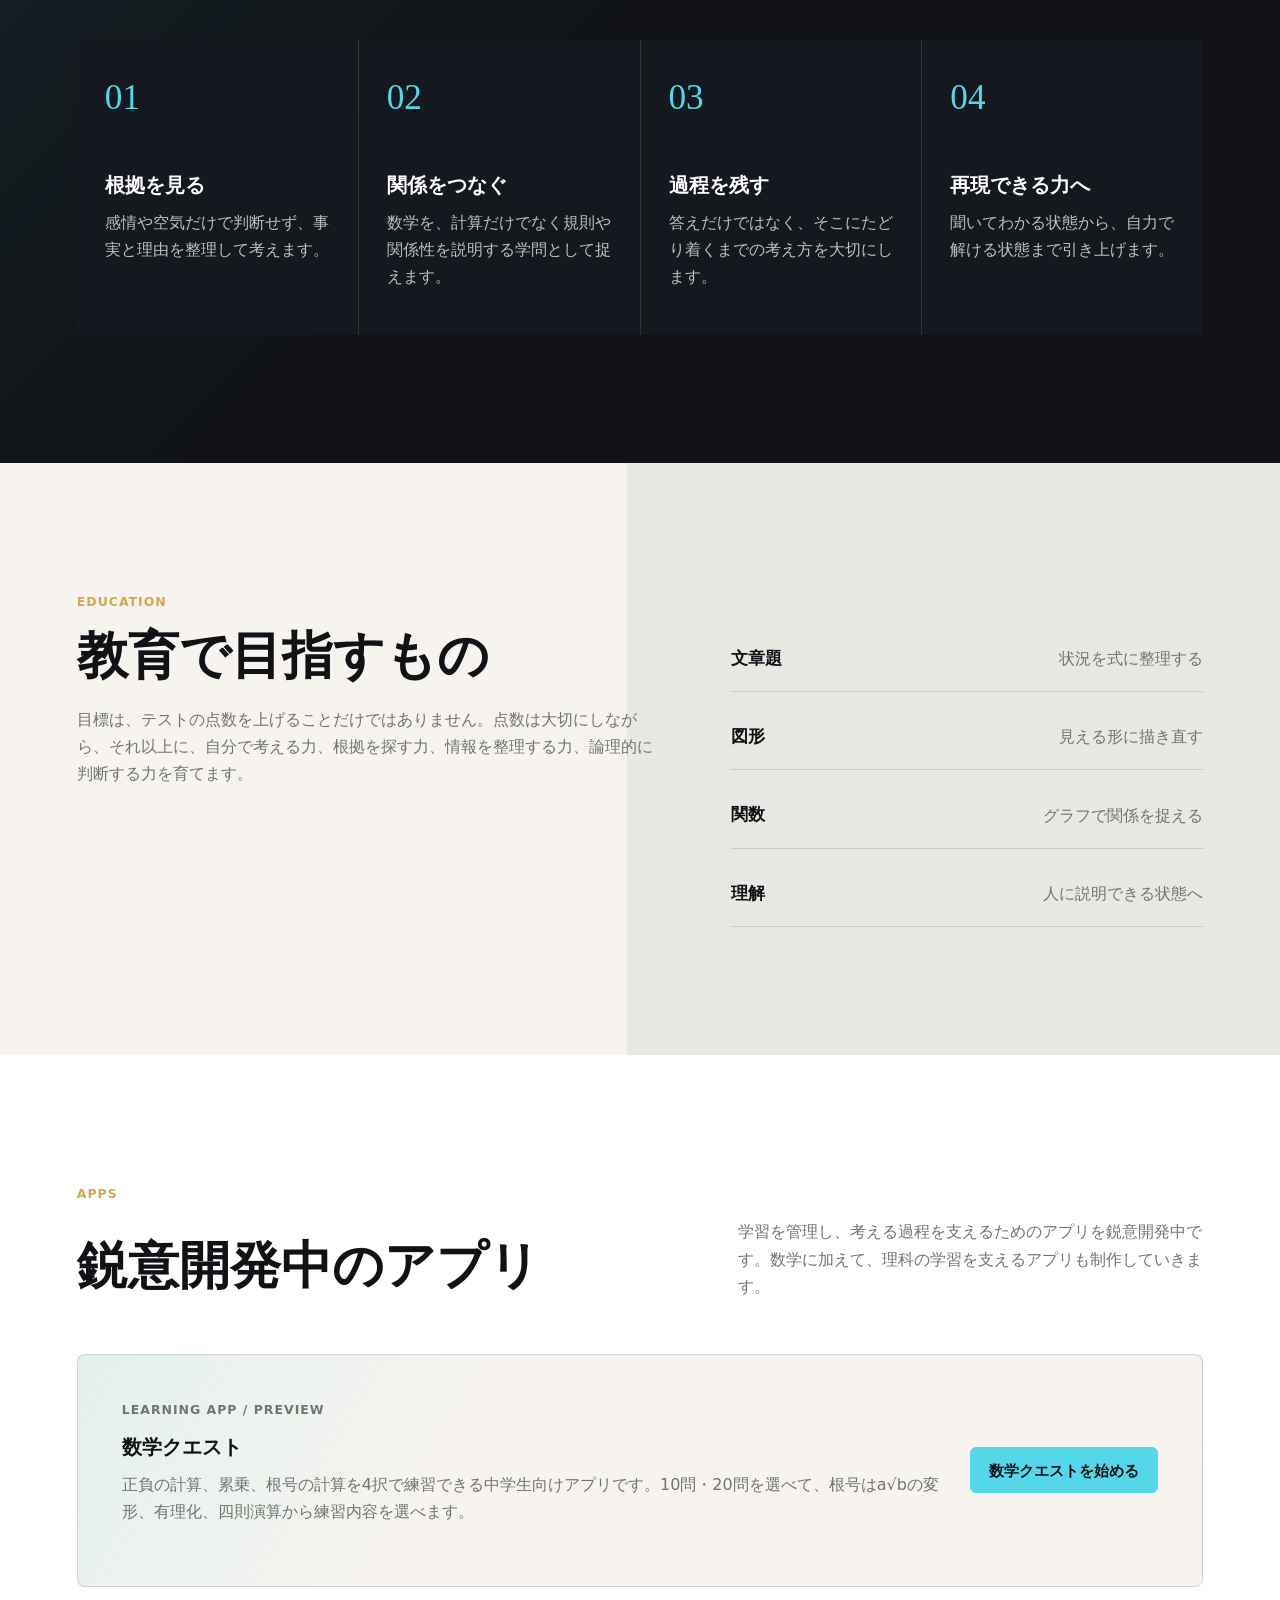
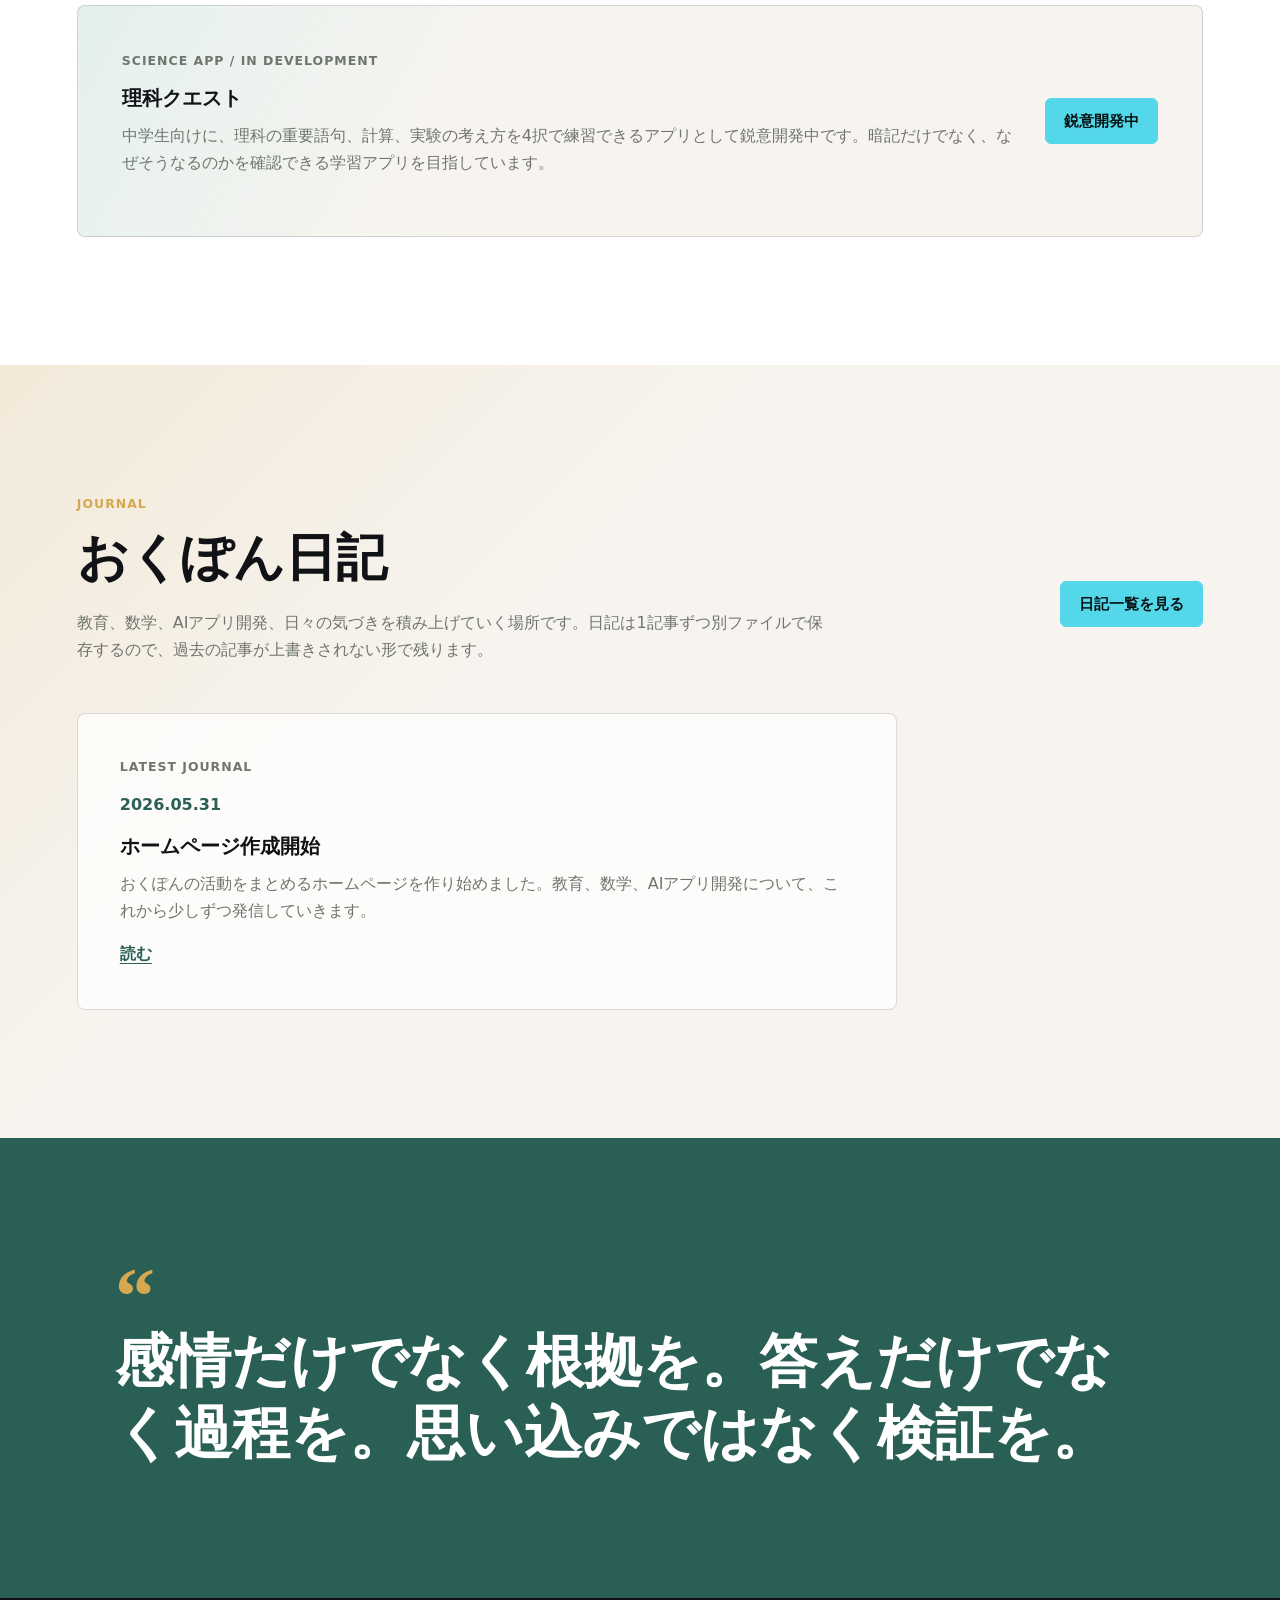
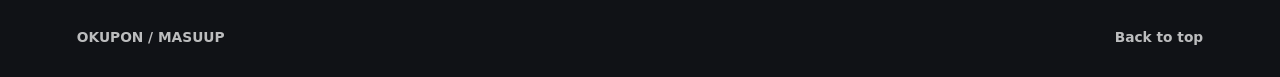
==== commit a5a53afe: "Add files via upload" ====
--- a/index.html
+++ b/index.html
@@ -134,15 +134,25 @@
         <div class="apps-heading">
           <h2 id="apps-title">鋭意開発中のアプリ</h2>
           <p>
-            学習を管理し、考える過程を支えるためのアプリを鋭意開発中です。最初の公開候補として、符号と累乗を練習する数学アプリを制作しています。
+            学習を管理し、考える過程を支えるためのアプリを鋭意開発中です。数学に加えて、理科の学習を支えるアプリも制作していきます。
           </p>
         </div>
         <div class="app-card">
           <div>
-            <p class="app-label">Learning App / In Development</p>
-            <h3>Math Sign Power App</h3>
+            <p class="app-label">Learning App / Preview</p>
+            <h3>数学クエスト</h3>
             <p>
-              中学生がつまずきやすい符号と累乗を、教材らしい数学表記で練習するためのアプリです。計算結果だけでなく、学習しやすい表示と操作感を重視しています。
+              正負の計算、累乗、根号の計算を4択で練習できる中学生向けアプリです。10問・20問を選べて、根号はa√bの変形、有理化、四則演算から練習内容を選べます。
+            </p>
+          </div>
+          <a class="button primary dark-button" href="../math-sign-power-app/index.html">数学クエストを始める</a>
+        </div>
+        <div class="app-card">
+          <div>
+            <p class="app-label">Science App / In Development</p>
+            <h3>理科クエスト</h3>
+            <p>
+              中学生向けに、理科の重要語句、計算、実験の考え方を4択で練習できるアプリとして鋭意開発中です。暗記だけでなく、なぜそうなるのかを確認できる学習アプリを目指しています。
             </p>
           </div>
           <span class="button primary dark-button status-button">鋭意開発中</span>
--- a/style.css
+++ b/style.css
@@ -462,6 +462,10 @@
     #f7f4ef;
 }
 
+.app-card + .app-card {
+  margin-top: 18px;
+}
+
 .journal-card {
   max-width: 820px;
   padding: clamp(24px, 4vw, 42px);
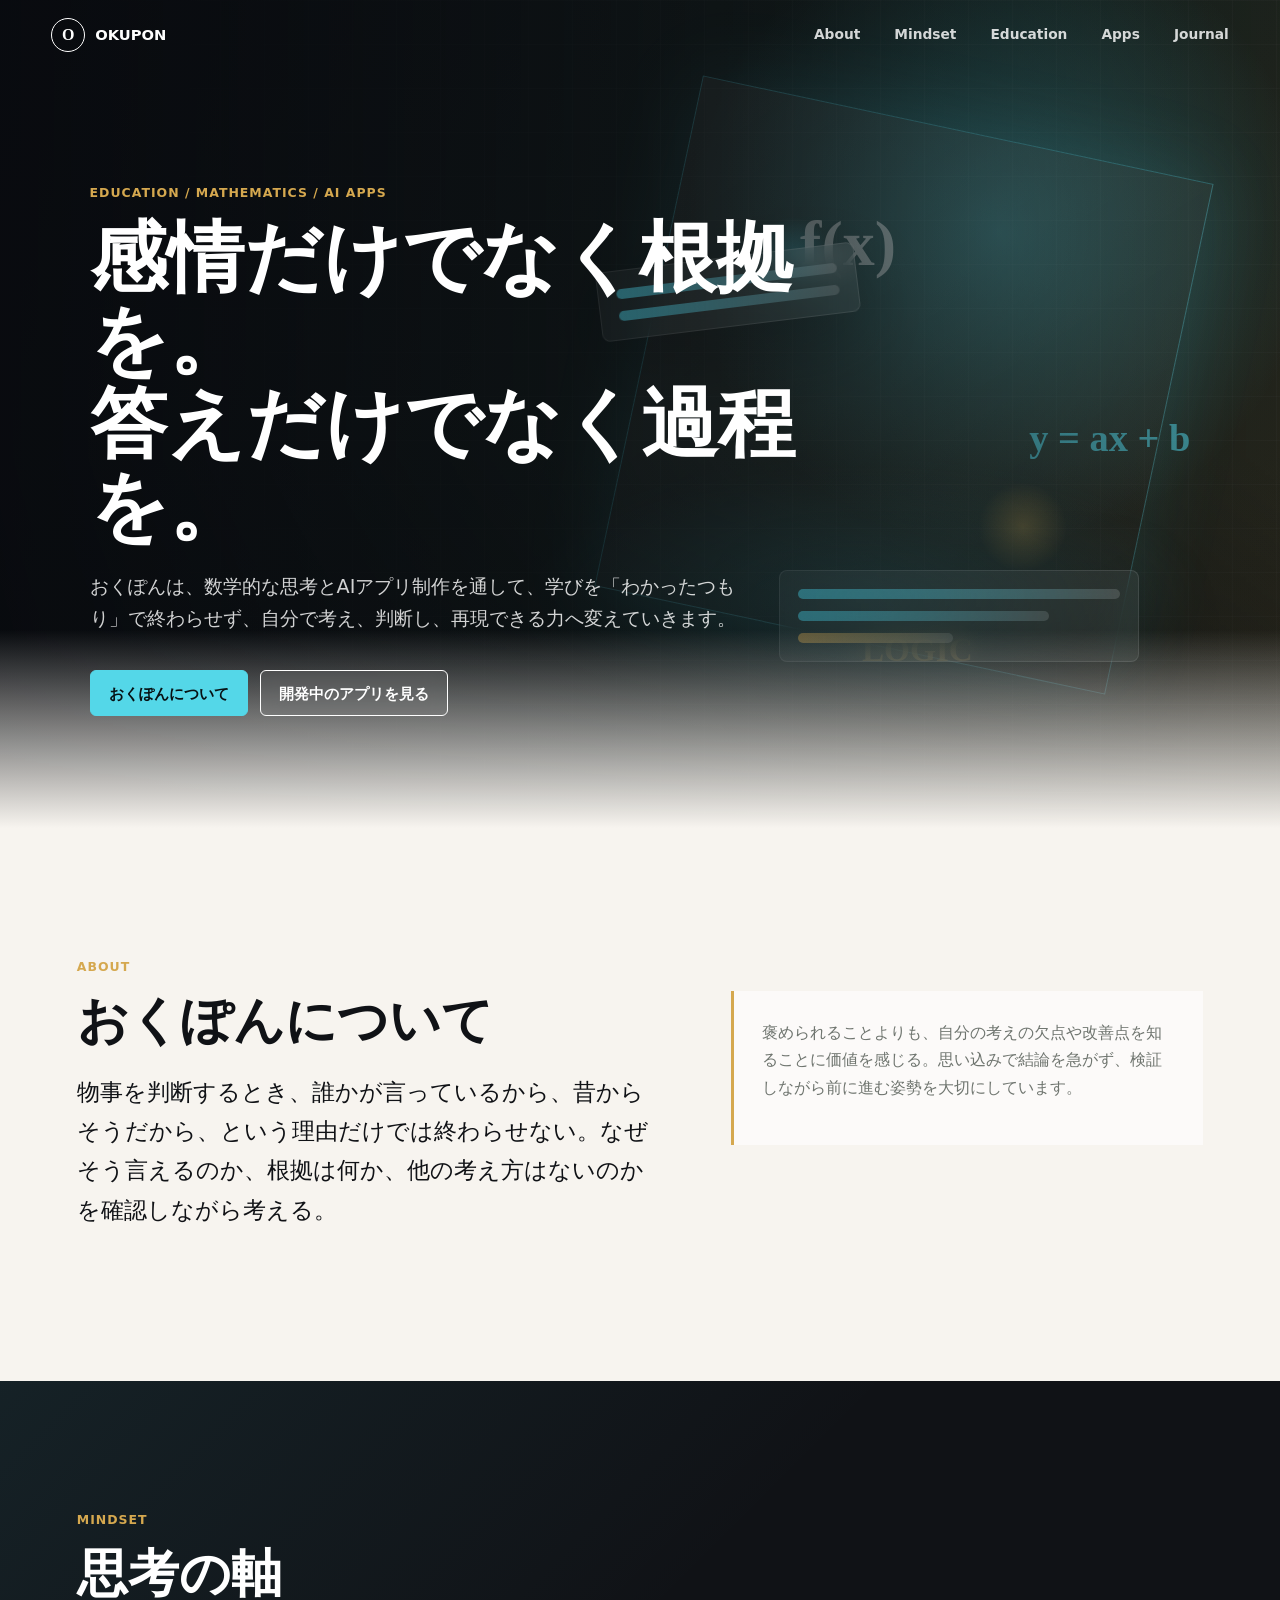
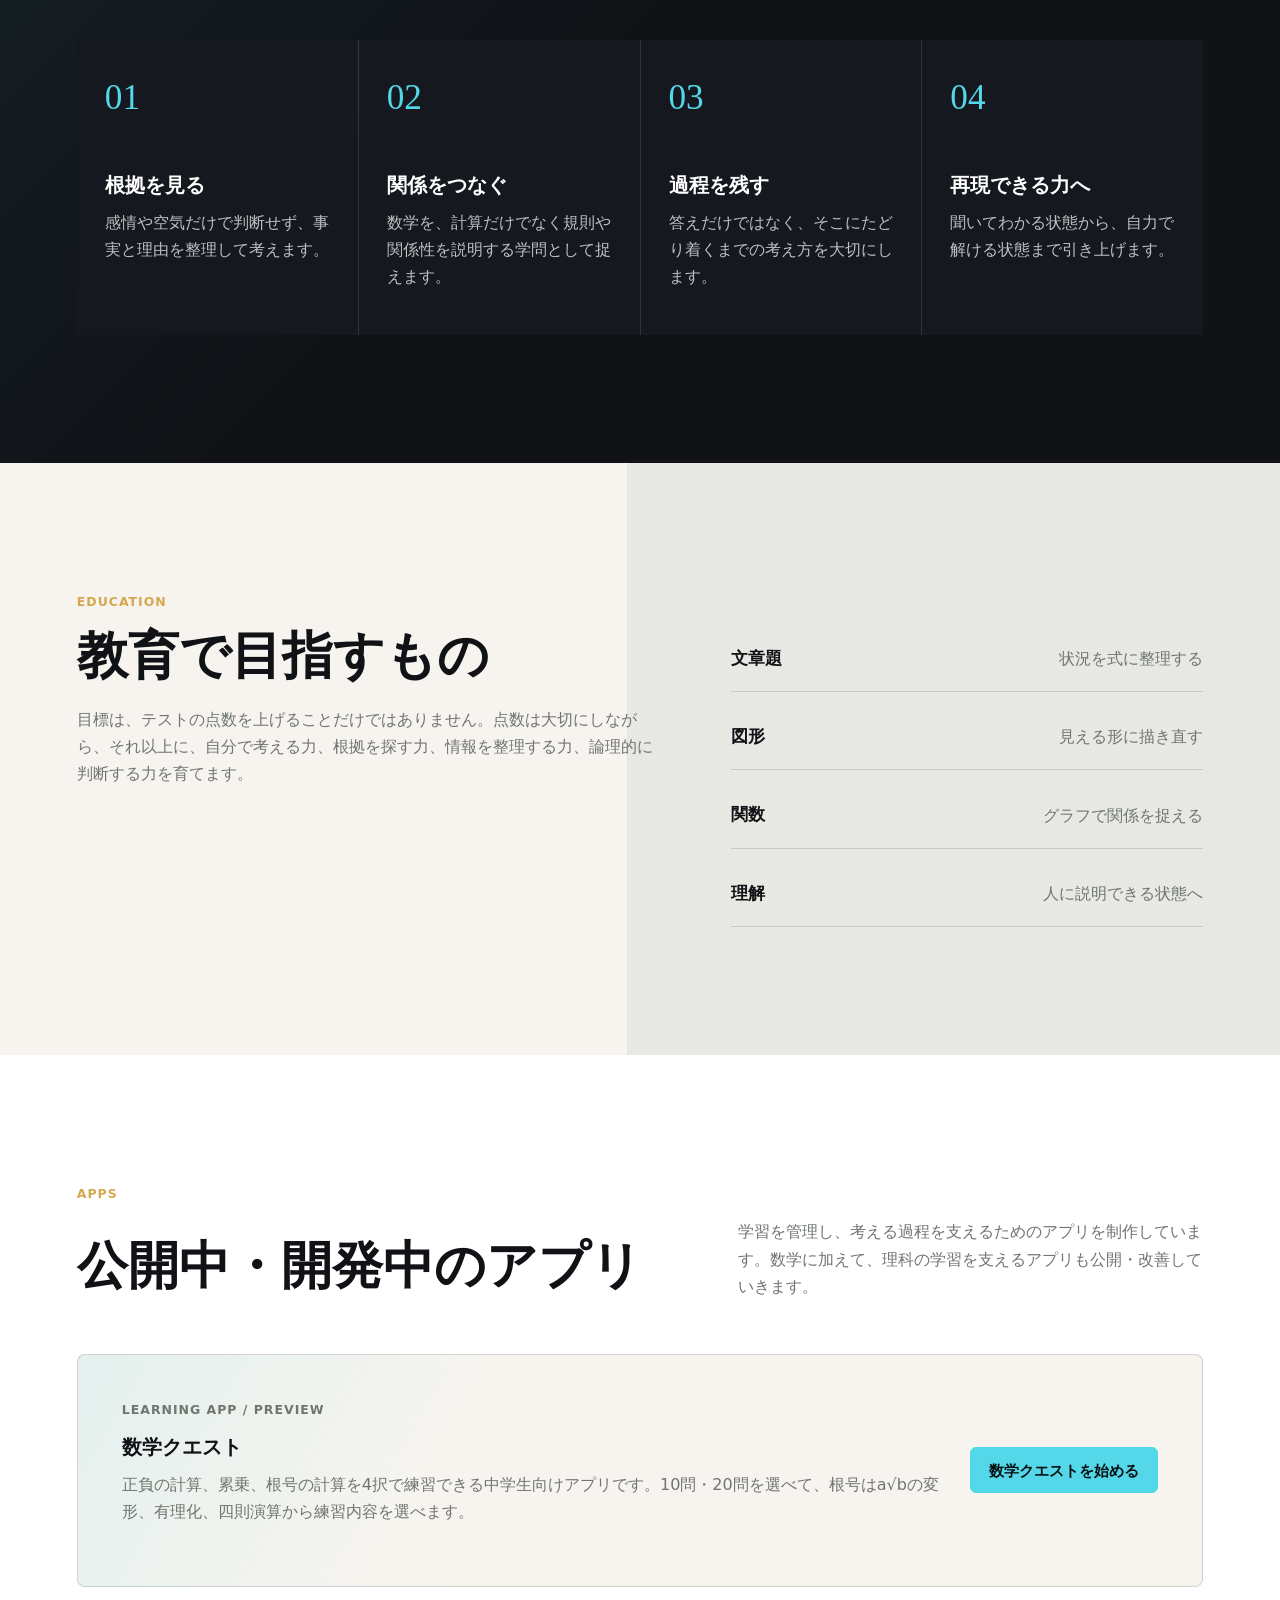
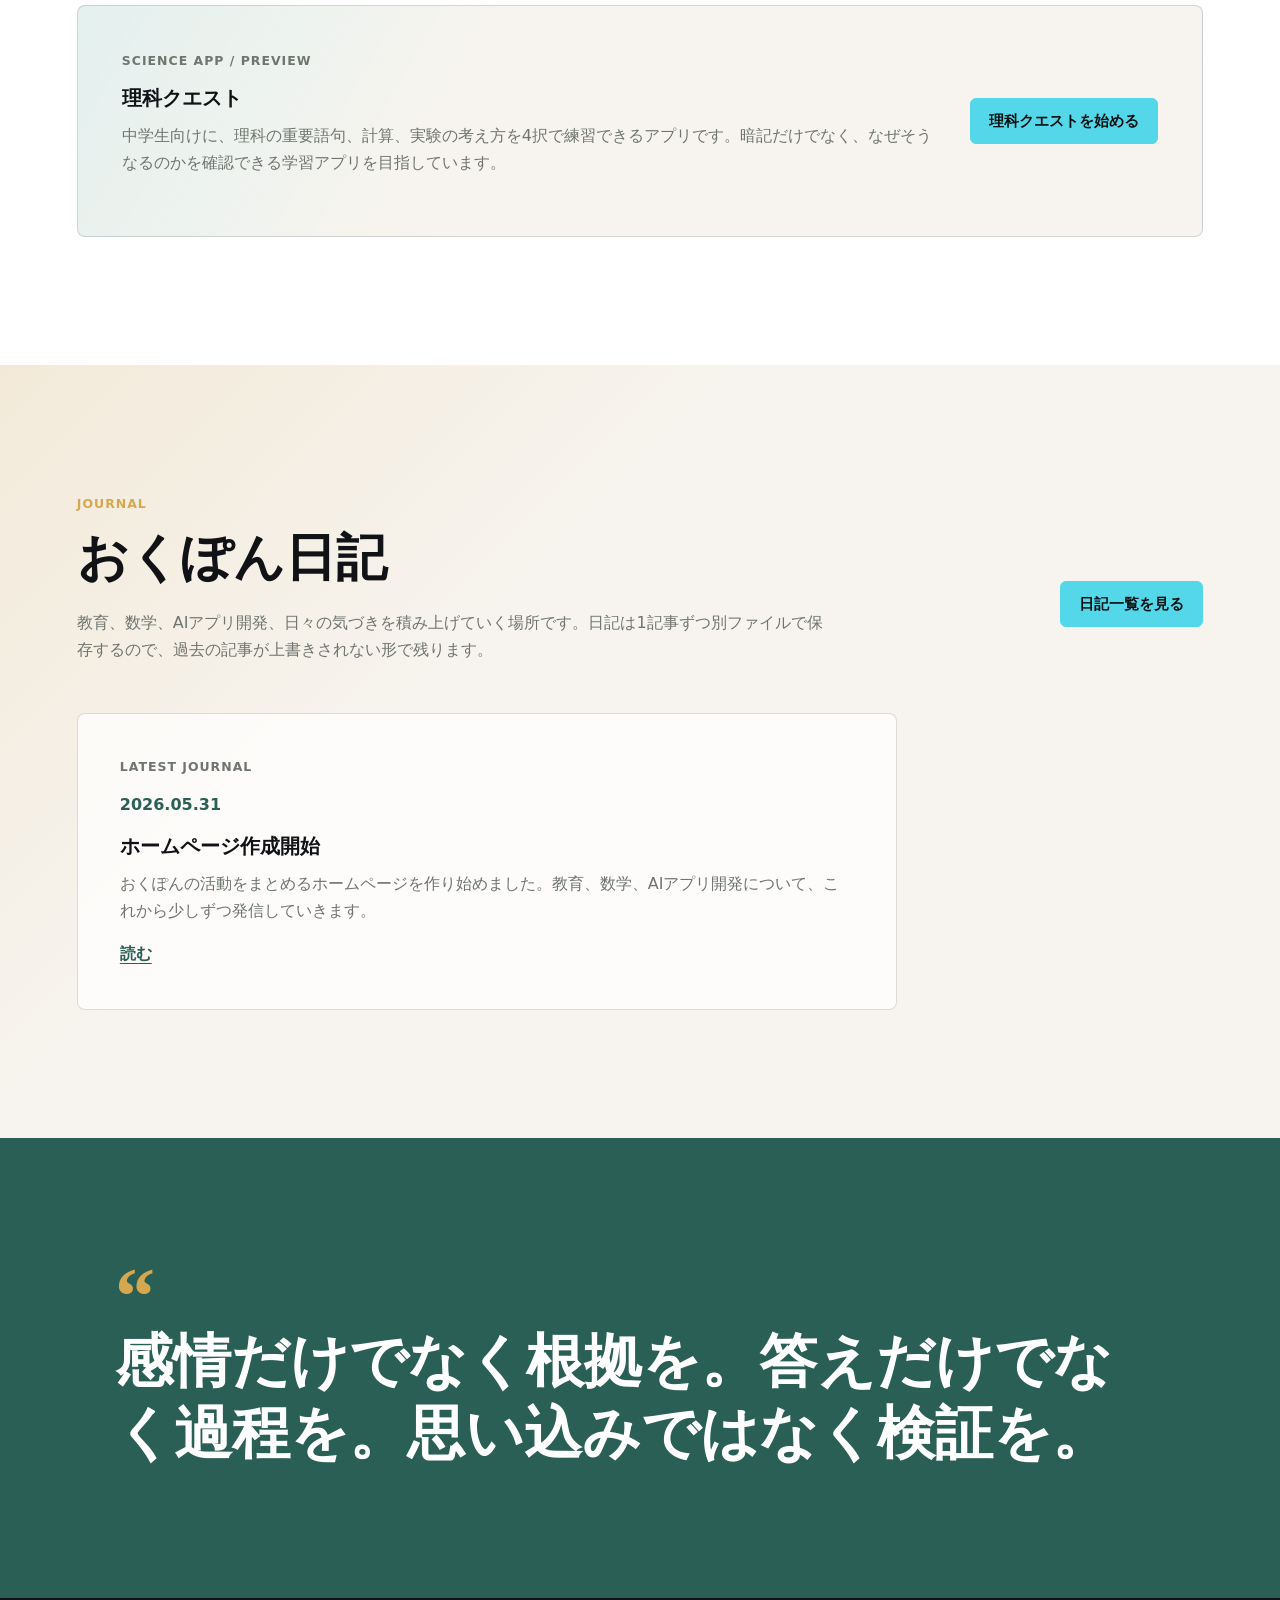
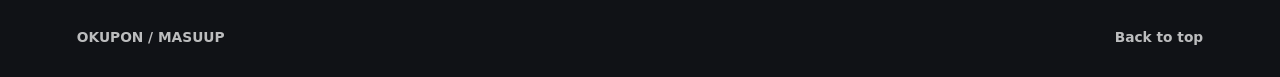
==== commit e12a3346: "Add files via upload" ====
--- a/index.html
+++ b/index.html
@@ -132,9 +132,9 @@
       <section id="apps" class="section apps-section" aria-labelledby="apps-title">
         <div class="section-kicker">Apps</div>
         <div class="apps-heading">
-          <h2 id="apps-title">鋭意開発中のアプリ</h2>
+          <h2 id="apps-title">公開中・開発中のアプリ</h2>
           <p>
-            学習を管理し、考える過程を支えるためのアプリを鋭意開発中です。数学に加えて、理科の学習を支えるアプリも制作していきます。
+            学習を管理し、考える過程を支えるためのアプリを制作しています。数学に加えて、理科の学習を支えるアプリも公開・改善していきます。
           </p>
         </div>
         <div class="app-card">
@@ -149,13 +149,13 @@
         </div>
         <div class="app-card">
           <div>
-            <p class="app-label">Science App / In Development</p>
+            <p class="app-label">Science App / Preview</p>
             <h3>理科クエスト</h3>
             <p>
-              中学生向けに、理科の重要語句、計算、実験の考え方を4択で練習できるアプリとして鋭意開発中です。暗記だけでなく、なぜそうなるのかを確認できる学習アプリを目指しています。
+              中学生向けに、理科の重要語句、計算、実験の考え方を4択で練習できるアプリです。暗記だけでなく、なぜそうなるのかを確認できる学習アプリを目指しています。
             </p>
           </div>
-          <span class="button primary dark-button status-button">鋭意開発中</span>
+          <a class="button primary dark-button" href="https://okinawasobahaoishiine-boop.github.io/rika-quiz/">理科クエストを始める</a>
         </div>
       </section>
 
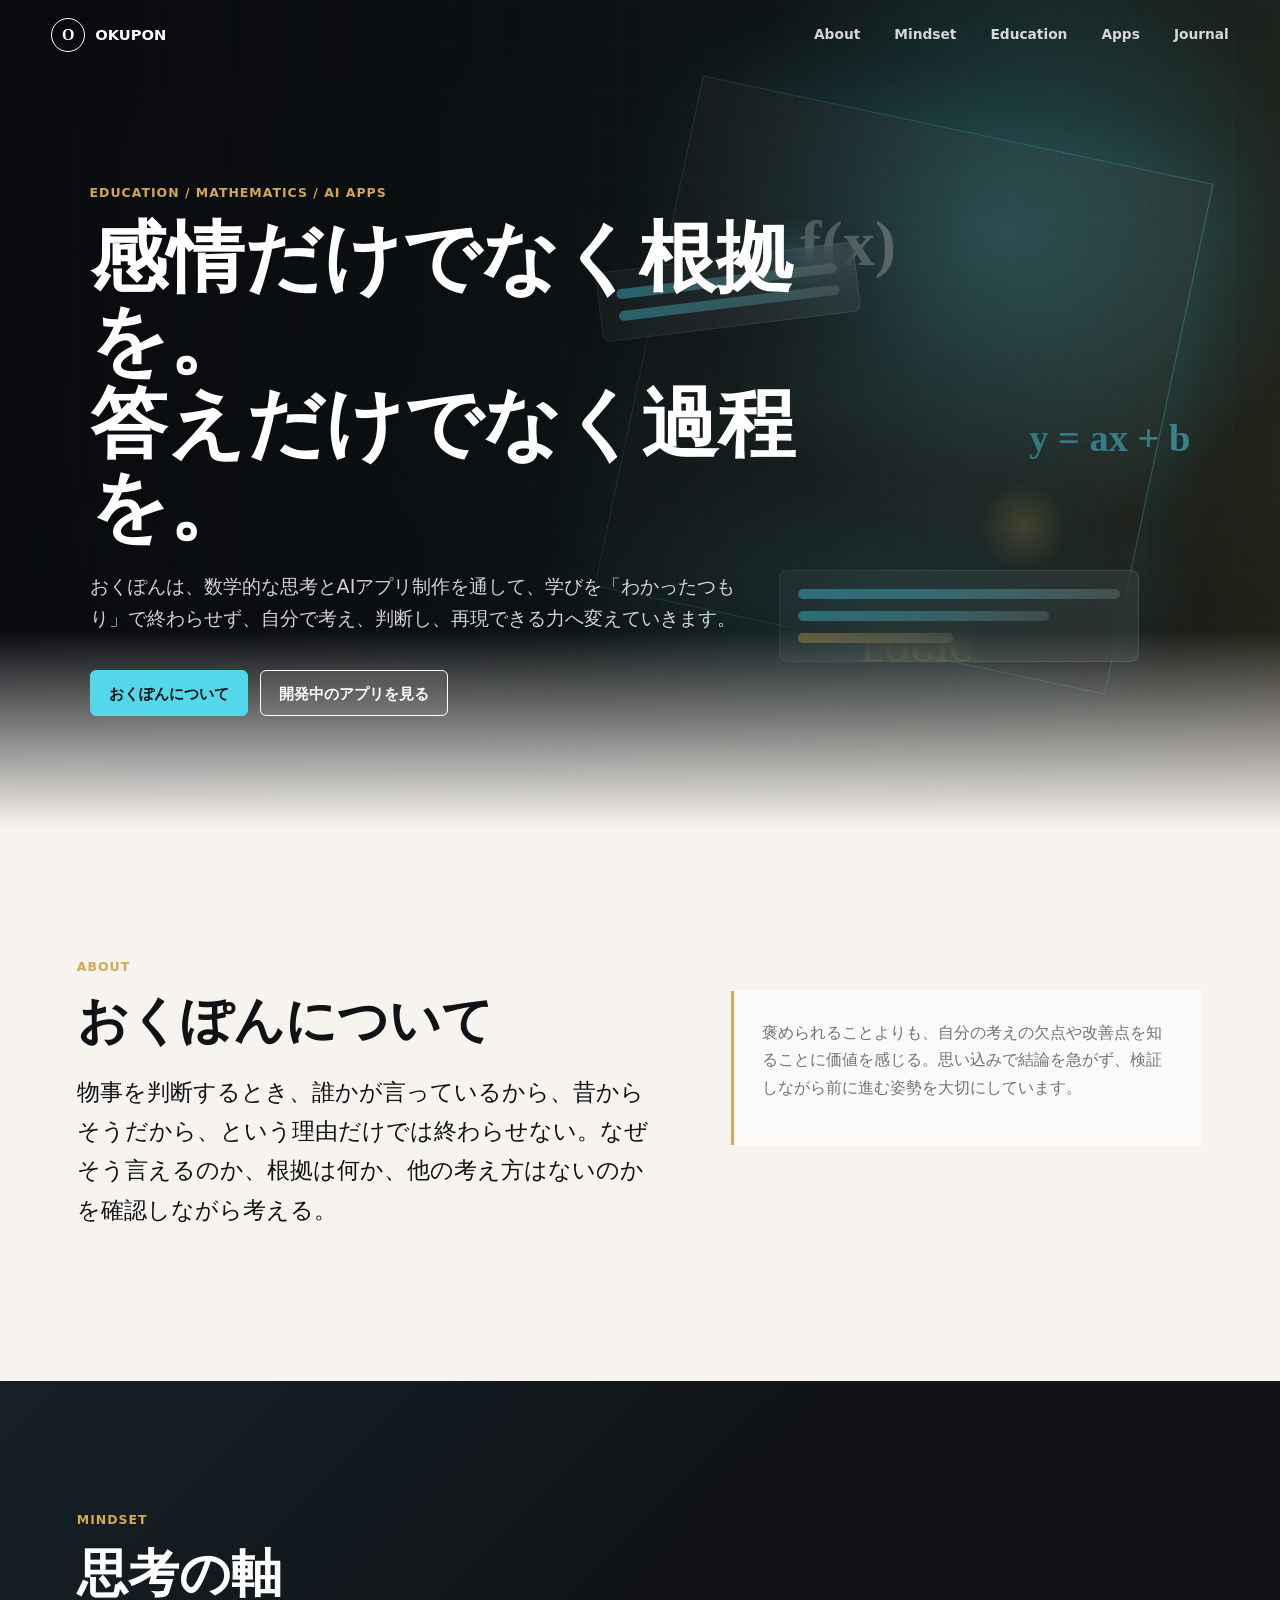
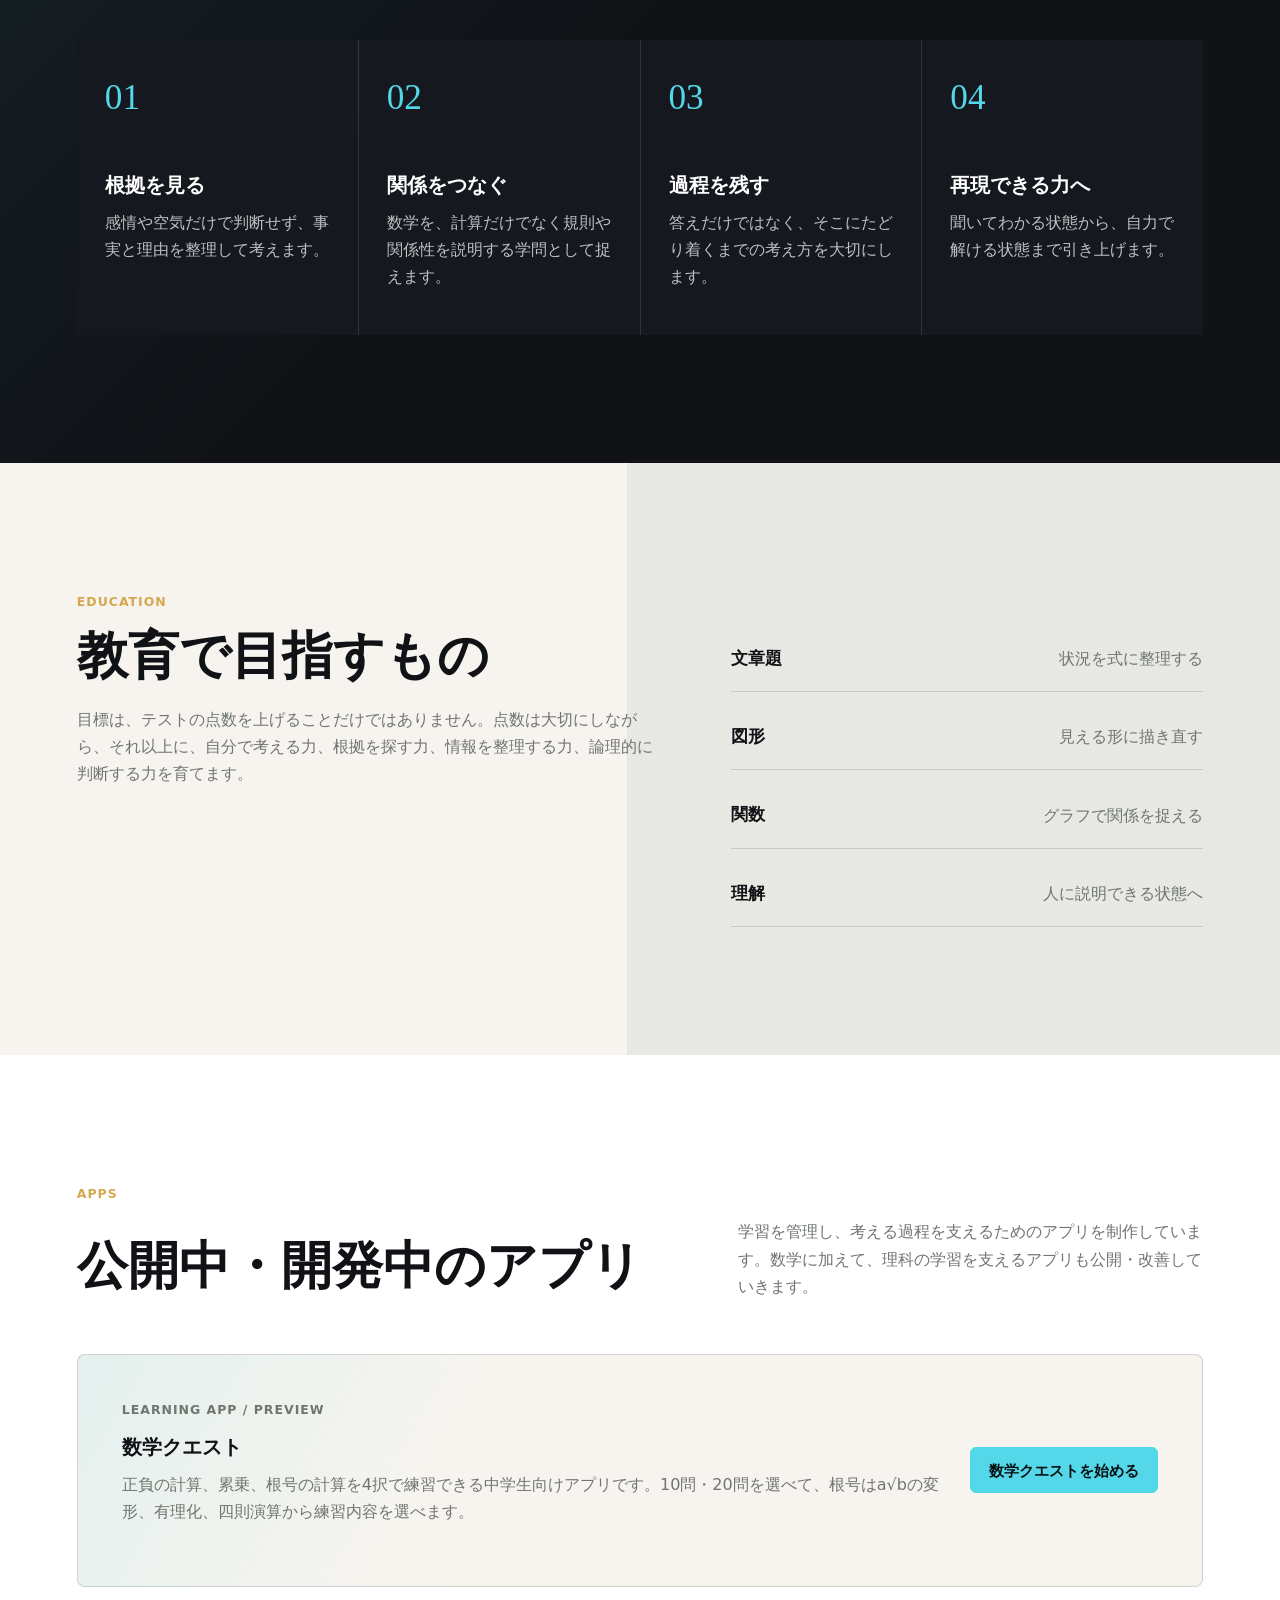
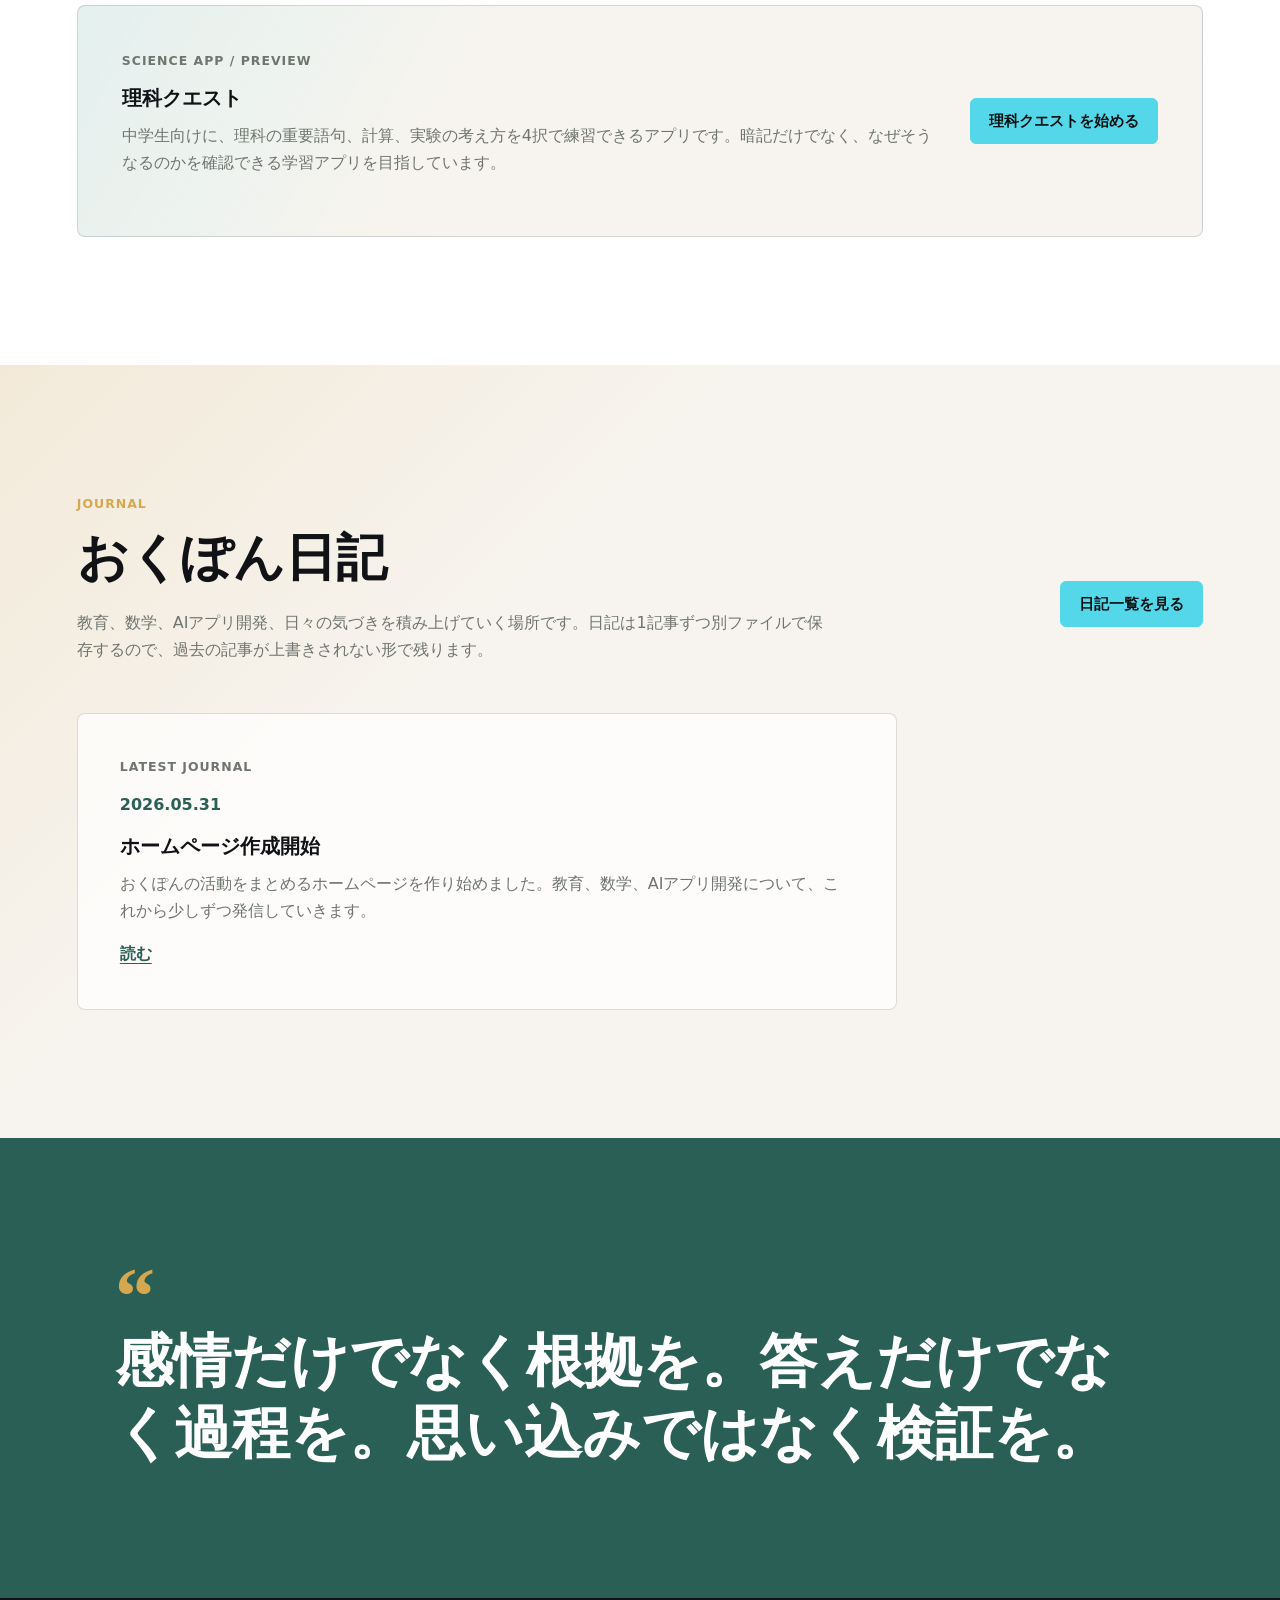
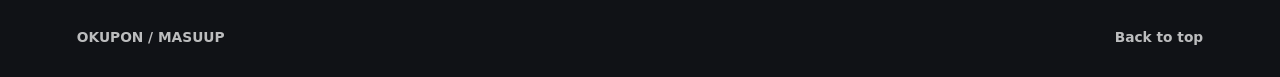
==== commit 0e2f1dd8: "Add files via upload" ====
--- a/index.html
+++ b/index.html
@@ -145,7 +145,7 @@
               正負の計算、累乗、根号の計算を4択で練習できる中学生向けアプリです。10問・20問を選べて、根号はa√bの変形、有理化、四則演算から練習内容を選べます。
             </p>
           </div>
-          <a class="button primary dark-button" href="../math-sign-power-app/index.html">数学クエストを始める</a>
+          <a class="button primary dark-button" href="https://okuponsoba.github.io/math/">数学クエストを始める</a>
         </div>
         <div class="app-card">
           <div>
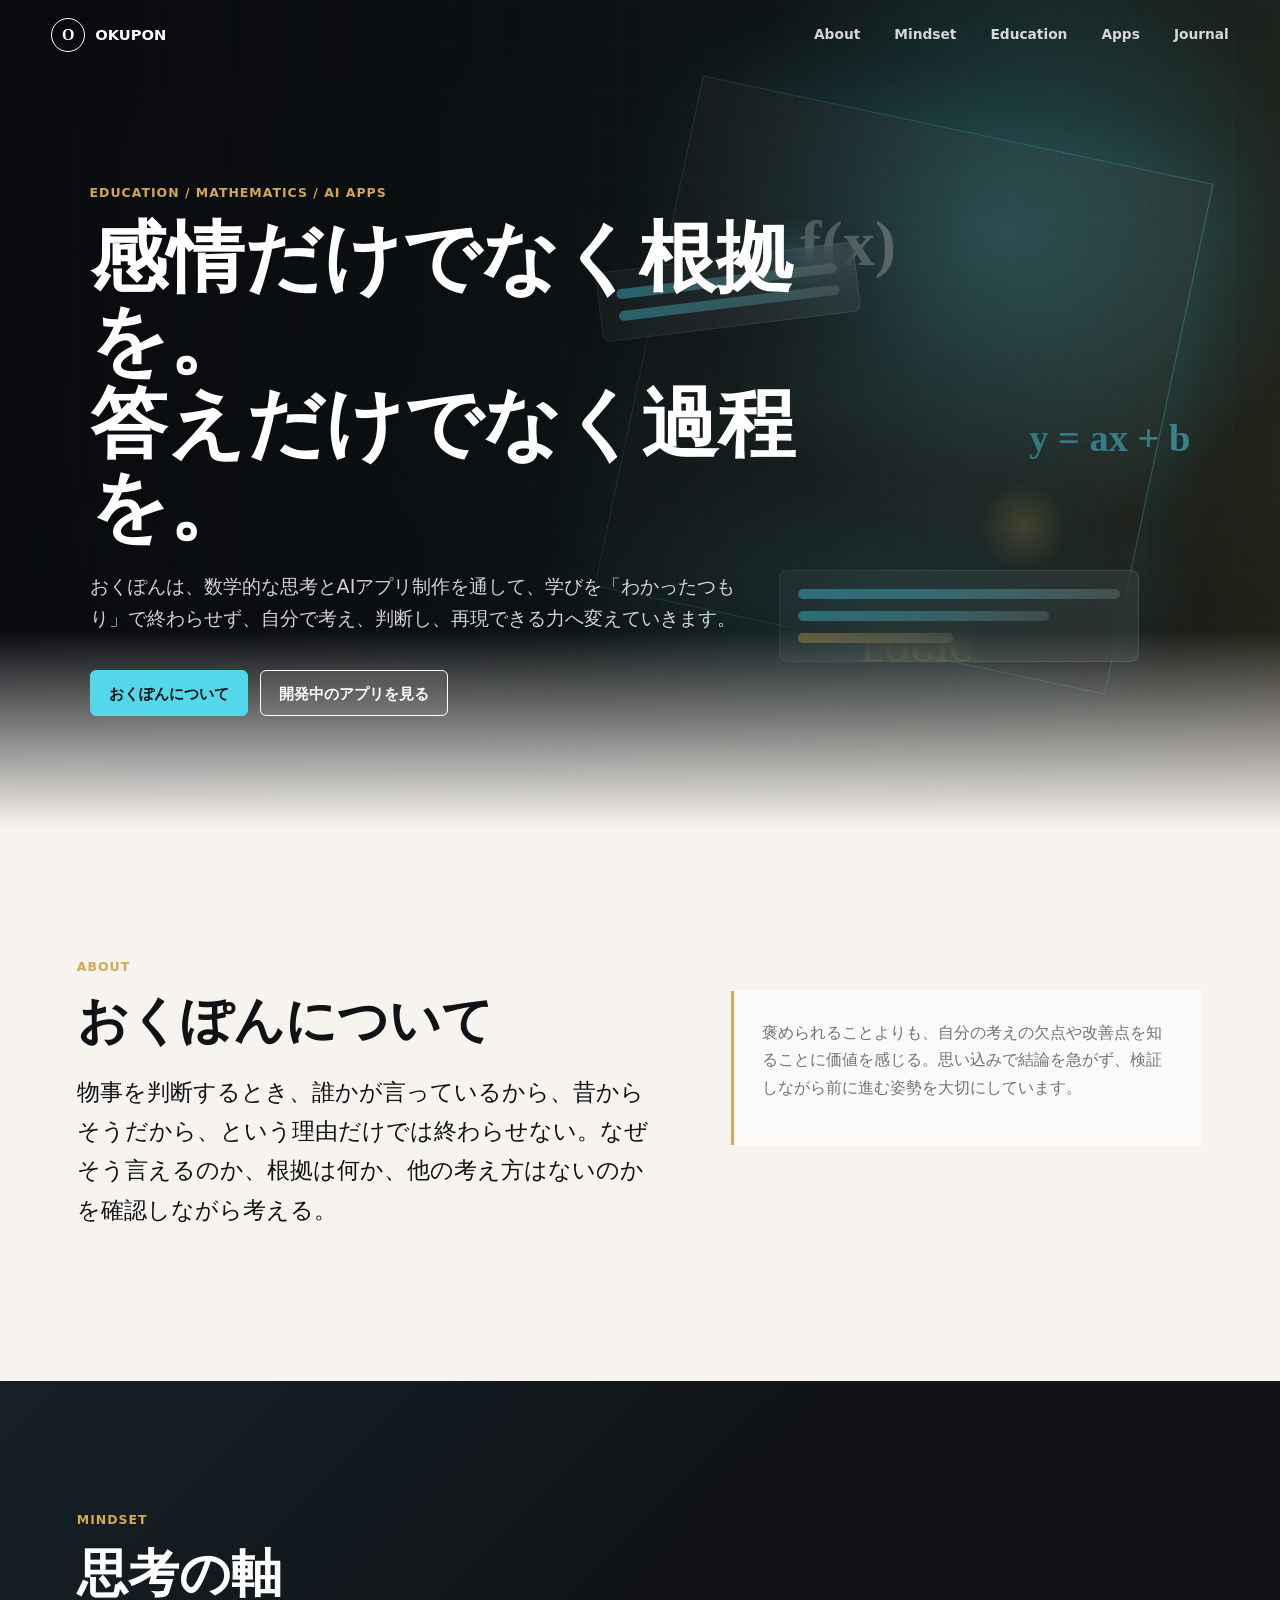
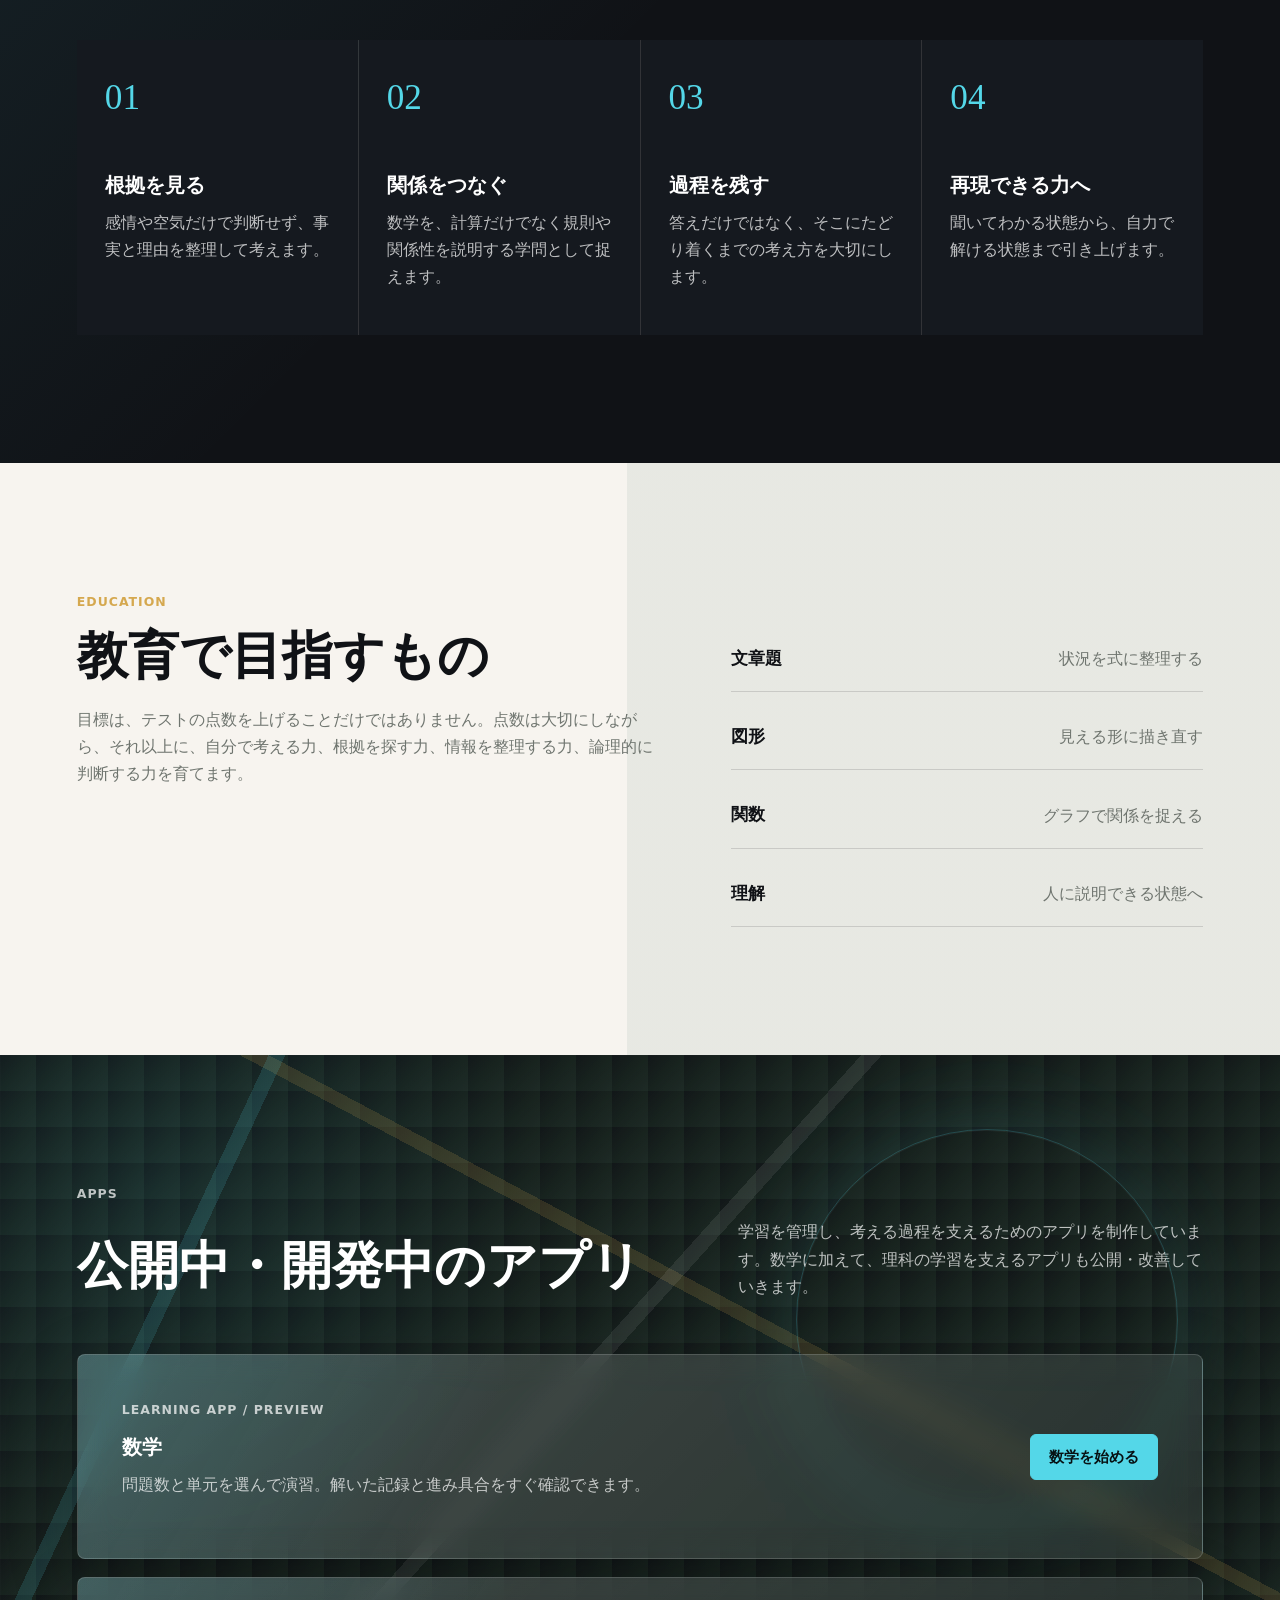
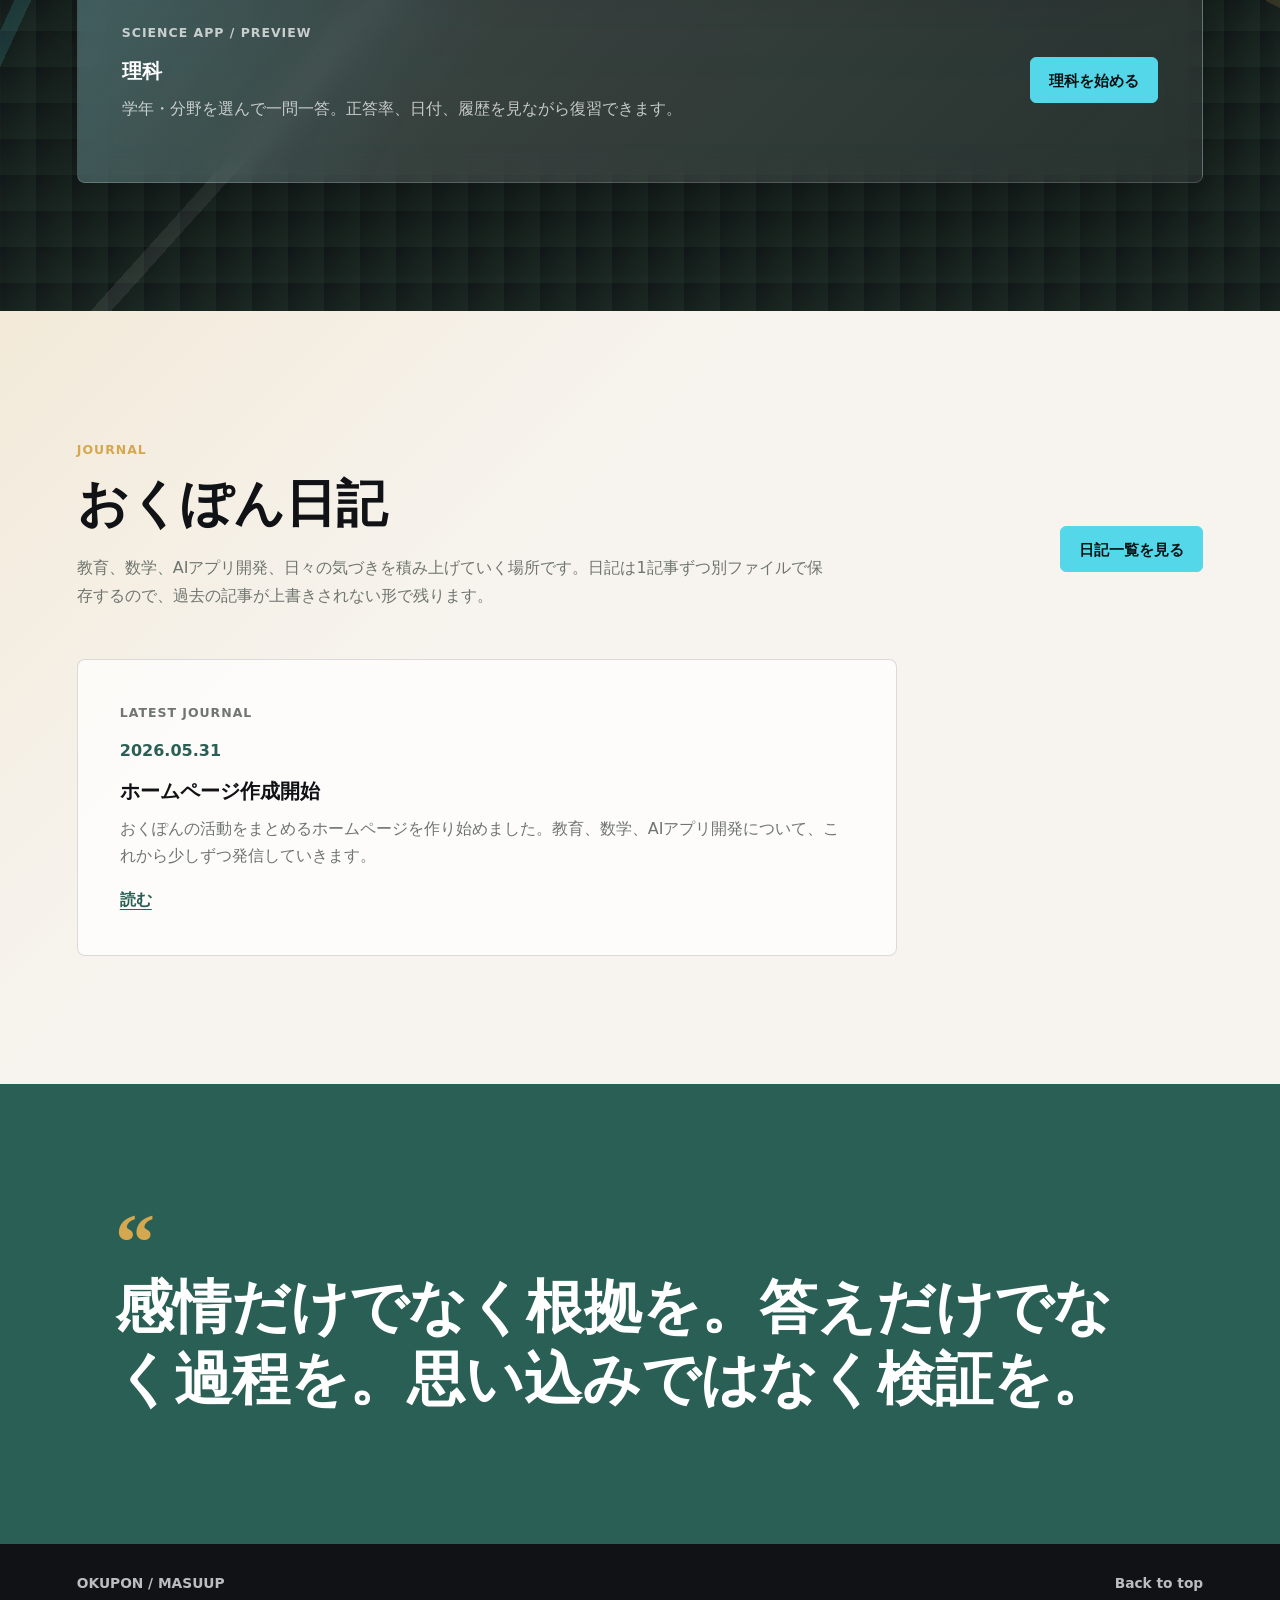
==== commit 8436690f: "Refine apps section design" ====
--- a/index.html
+++ b/index.html
@@ -140,22 +140,22 @@
         <div class="app-card">
           <div>
             <p class="app-label">Learning App / Preview</p>
-            <h3>数学クエスト</h3>
+            <h3>数学</h3>
             <p>
-              正負の計算、累乗、根号の計算を4択で練習できる中学生向けアプリです。10問・20問を選べて、根号はa√bの変形、有理化、四則演算から練習内容を選べます。
+              問題数と単元を選んで演習。解いた記録と進み具合をすぐ確認できます。
             </p>
           </div>
-          <a class="button primary dark-button" href="https://okuponsoba.github.io/math/">数学クエストを始める</a>
+          <a class="button primary dark-button" href="https://okuponsoba.github.io/math/">数学を始める</a>
         </div>
         <div class="app-card">
           <div>
             <p class="app-label">Science App / Preview</p>
-            <h3>理科クエスト</h3>
+            <h3>理科</h3>
             <p>
-              中学生向けに、理科の重要語句、計算、実験の考え方を4択で練習できるアプリです。暗記だけでなく、なぜそうなるのかを確認できる学習アプリを目指しています。
+              学年・分野を選んで一問一答。正答率、日付、履歴を見ながら復習できます。
             </p>
           </div>
-          <a class="button primary dark-button" href="https://okinawasobahaoishiine-boop.github.io/rika-quiz/">理科クエストを始める</a>
+          <a class="button primary dark-button" href="https://okinawasobahaoishiine-boop.github.io/rika-quiz/">理科を始める</a>
         </div>
       </section>
 
--- a/style.css
+++ b/style.css
@@ -419,7 +419,56 @@
 }
 
 .apps-section {
-  background: #ffffff;
+  position: relative;
+  overflow: hidden;
+  isolation: isolate;
+  color: var(--white);
+  background:
+    linear-gradient(135deg, rgba(9, 16, 22, 0.76), rgba(16, 35, 31, 0.70)),
+    url("apps-math-bg.png") center / cover no-repeat,
+    linear-gradient(rgba(255, 255, 255, 0.055) 1px, transparent 1px),
+    linear-gradient(90deg, rgba(255, 255, 255, 0.055) 1px, transparent 1px),
+    radial-gradient(circle at 12% 16%, rgba(84, 215, 232, 0.28), transparent 24rem),
+    radial-gradient(circle at 86% 18%, rgba(213, 168, 79, 0.20), transparent 22rem),
+    linear-gradient(135deg, #091016 0%, #10231f 48%, #1d2430 100%);
+  background-size: 36px 36px, 36px 36px, auto, auto, auto;
+}
+
+.apps-section::before {
+  content: "";
+  position: absolute;
+  inset: 0;
+  z-index: -1;
+  background:
+    linear-gradient(115deg, transparent 0 16%, rgba(84, 215, 232, 0.14) 16% 17%, transparent 17% 100%),
+    linear-gradient(132deg, transparent 0 42%, rgba(255, 255, 255, 0.08) 42% 43%, transparent 43% 100%),
+    linear-gradient(28deg, transparent 0 64%, rgba(213, 168, 79, 0.16) 64% 65%, transparent 65% 100%);
+  pointer-events: none;
+}
+
+.apps-section::after {
+  content: "";
+  position: absolute;
+  right: clamp(20px, 8vw, 110px);
+  top: 74px;
+  z-index: -1;
+  width: clamp(180px, 30vw, 380px);
+  aspect-ratio: 1;
+  border: 1px solid rgba(84, 215, 232, 0.34);
+  border-radius: 50%;
+  box-shadow:
+    inset 0 0 0 1px rgba(255,255,255,0.07),
+    0 0 90px rgba(84, 215, 232, 0.16);
+  opacity: 0.7;
+}
+
+.apps-section .section-kicker,
+.apps-heading p {
+  color: rgba(255, 255, 255, 0.72);
+}
+
+.apps-heading h2 {
+  color: var(--white);
 }
 
 .diary-section {
@@ -455,11 +504,25 @@
   gap: 24px;
   align-items: center;
   padding: clamp(24px, 4vw, 44px);
-  border: 1px solid var(--line);
+  border: 1px solid rgba(255, 255, 255, 0.16);
   border-radius: 8px;
   background:
-    linear-gradient(120deg, rgba(84, 215, 232, 0.12), transparent 34%),
-    #f7f4ef;
+    linear-gradient(120deg, rgba(84, 215, 232, 0.16), transparent 36%),
+    linear-gradient(135deg, rgba(255, 255, 255, 0.18), rgba(255, 255, 255, 0.075));
+  box-shadow: 0 22px 70px rgba(0, 0, 0, 0.22);
+  backdrop-filter: blur(16px) saturate(1.18);
+}
+
+.app-card h3 {
+  color: var(--white);
+}
+
+.app-card p {
+  color: rgba(255, 255, 255, 0.72);
+}
+
+.app-label {
+  color: rgba(213, 168, 79, 0.88);
 }
 
 .app-card + .app-card {
